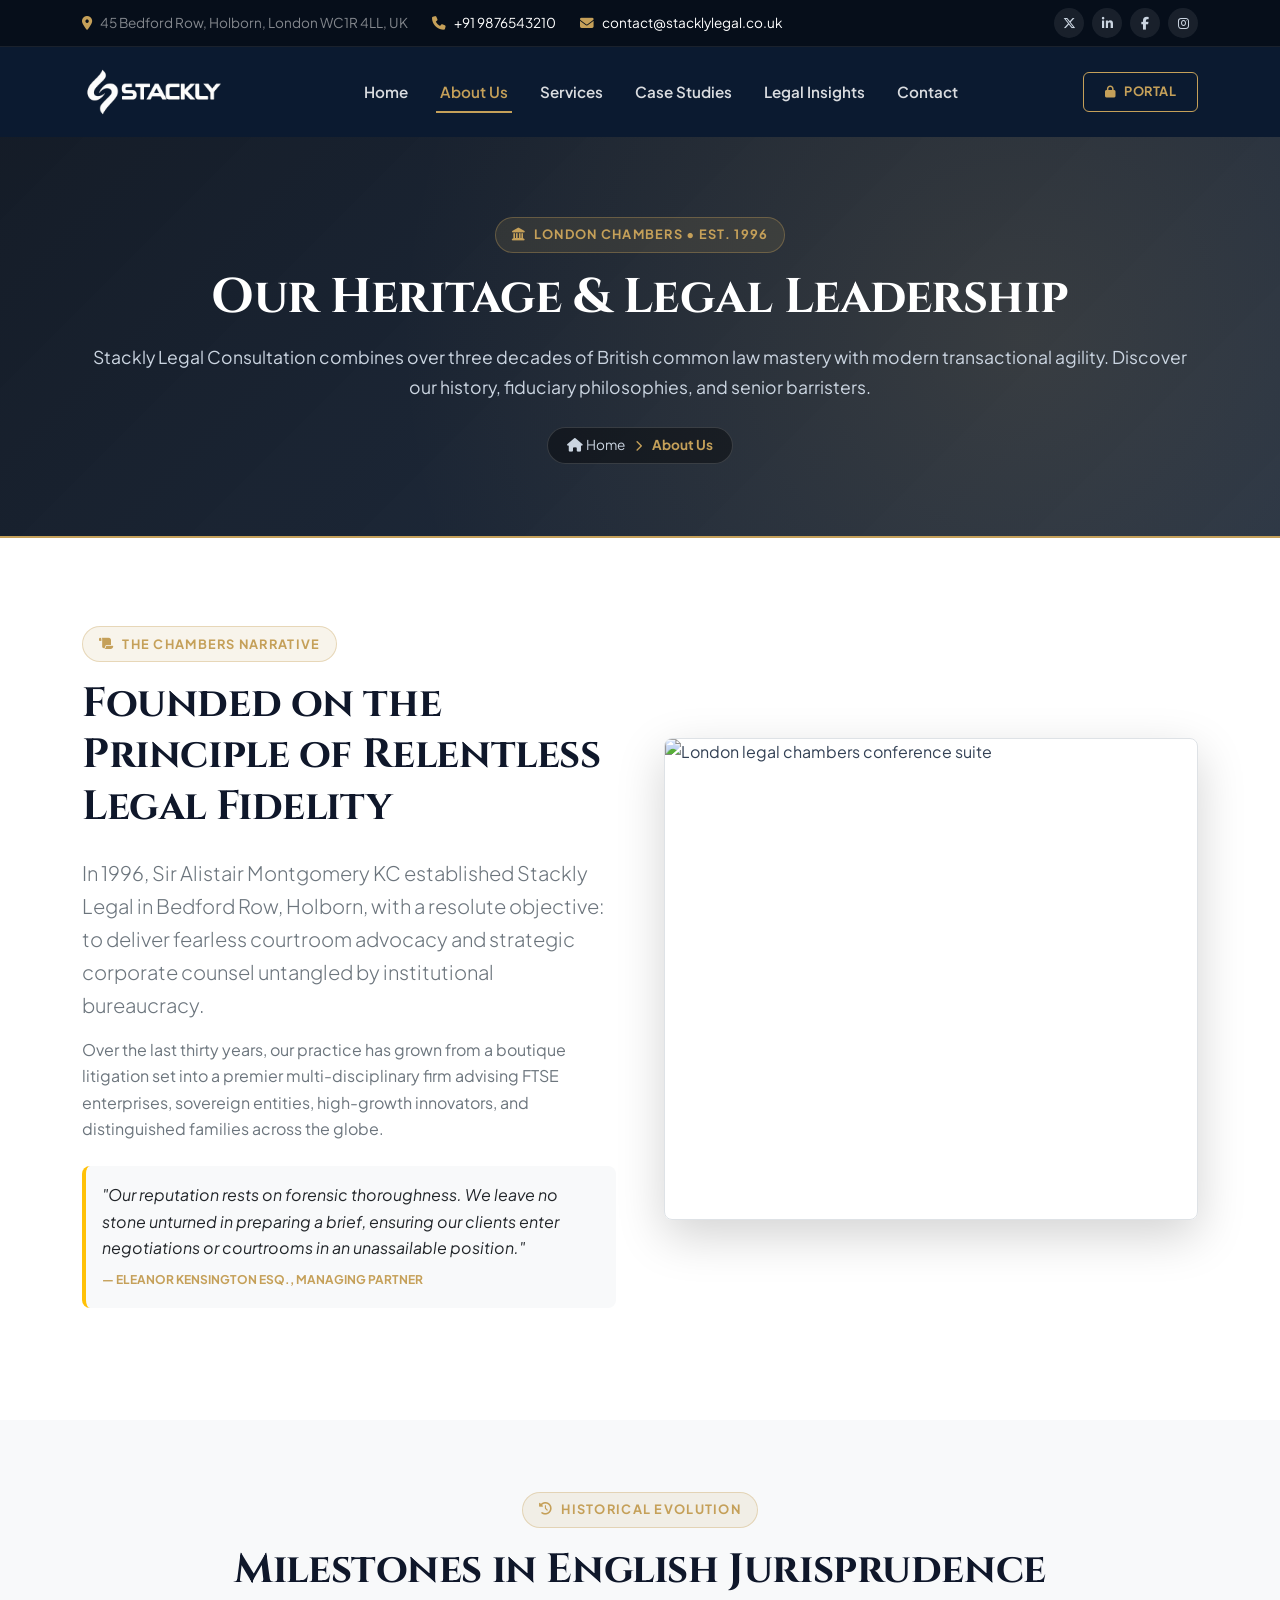
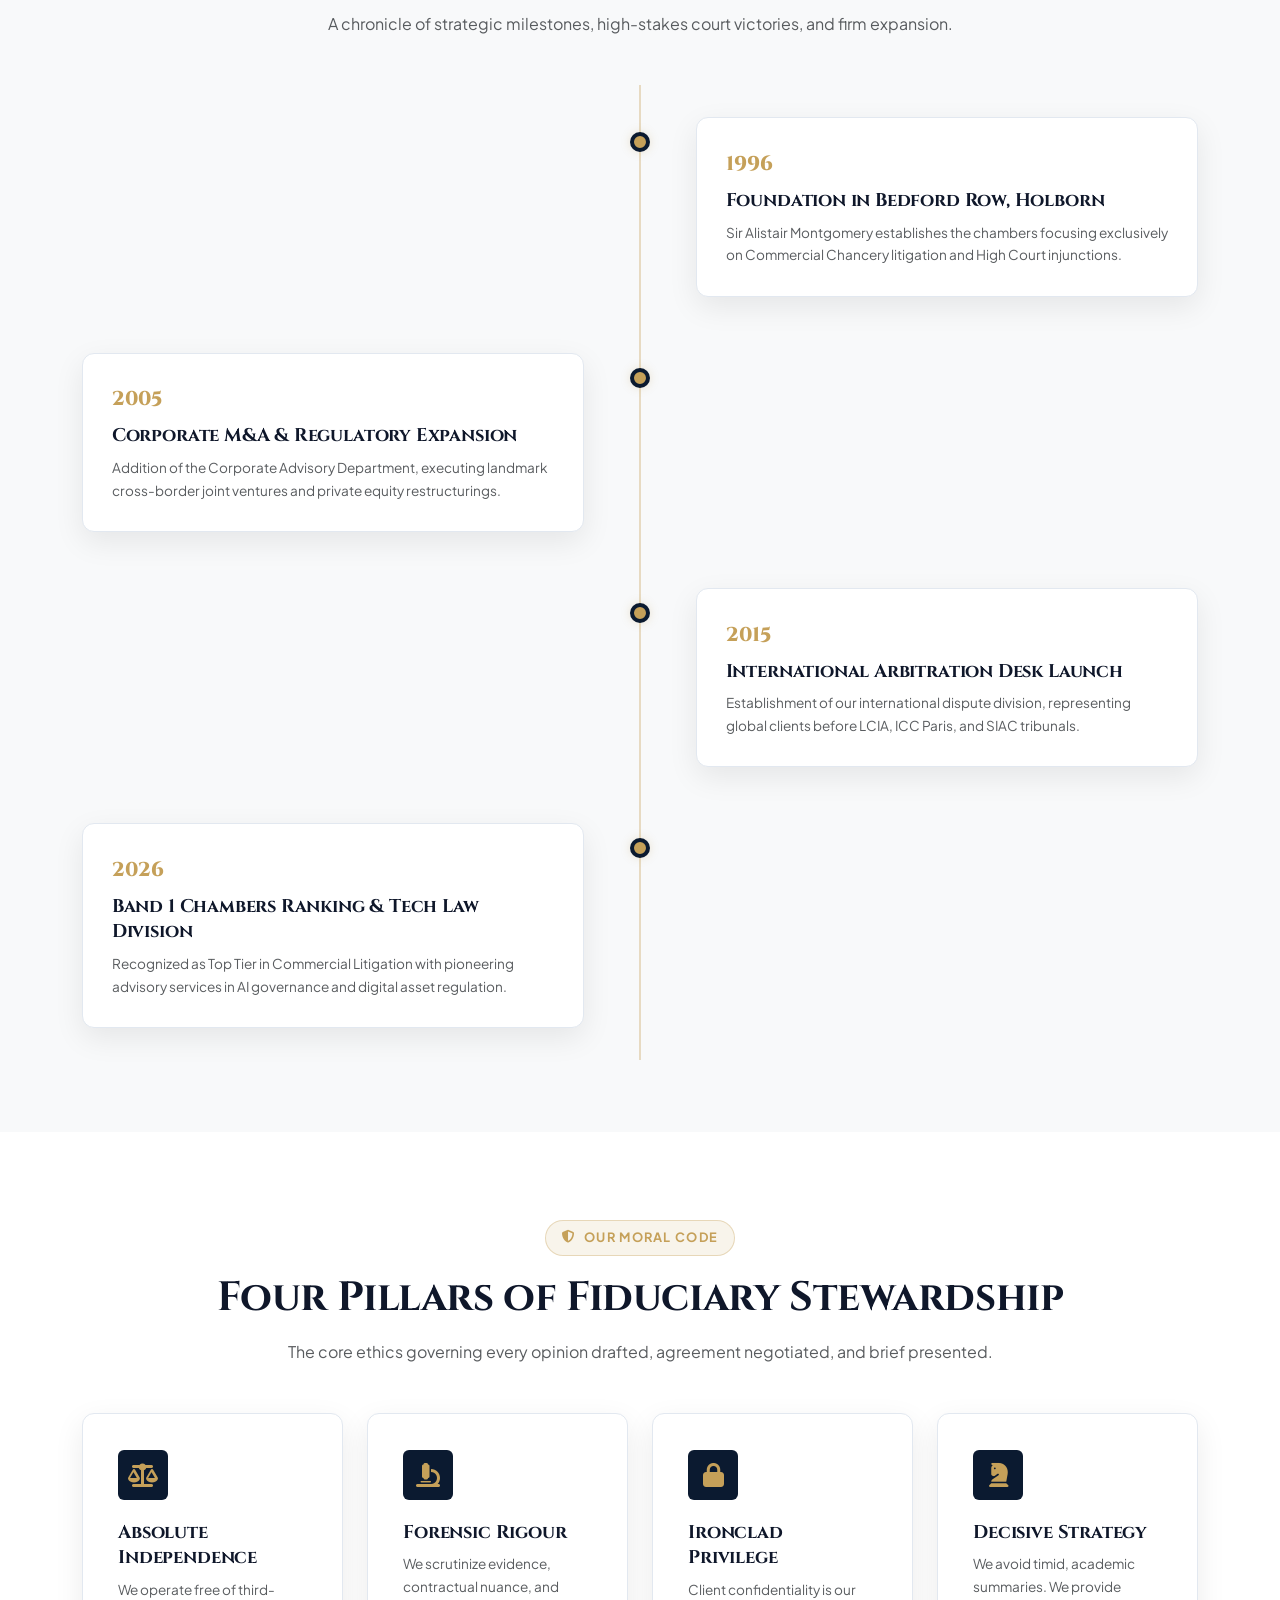
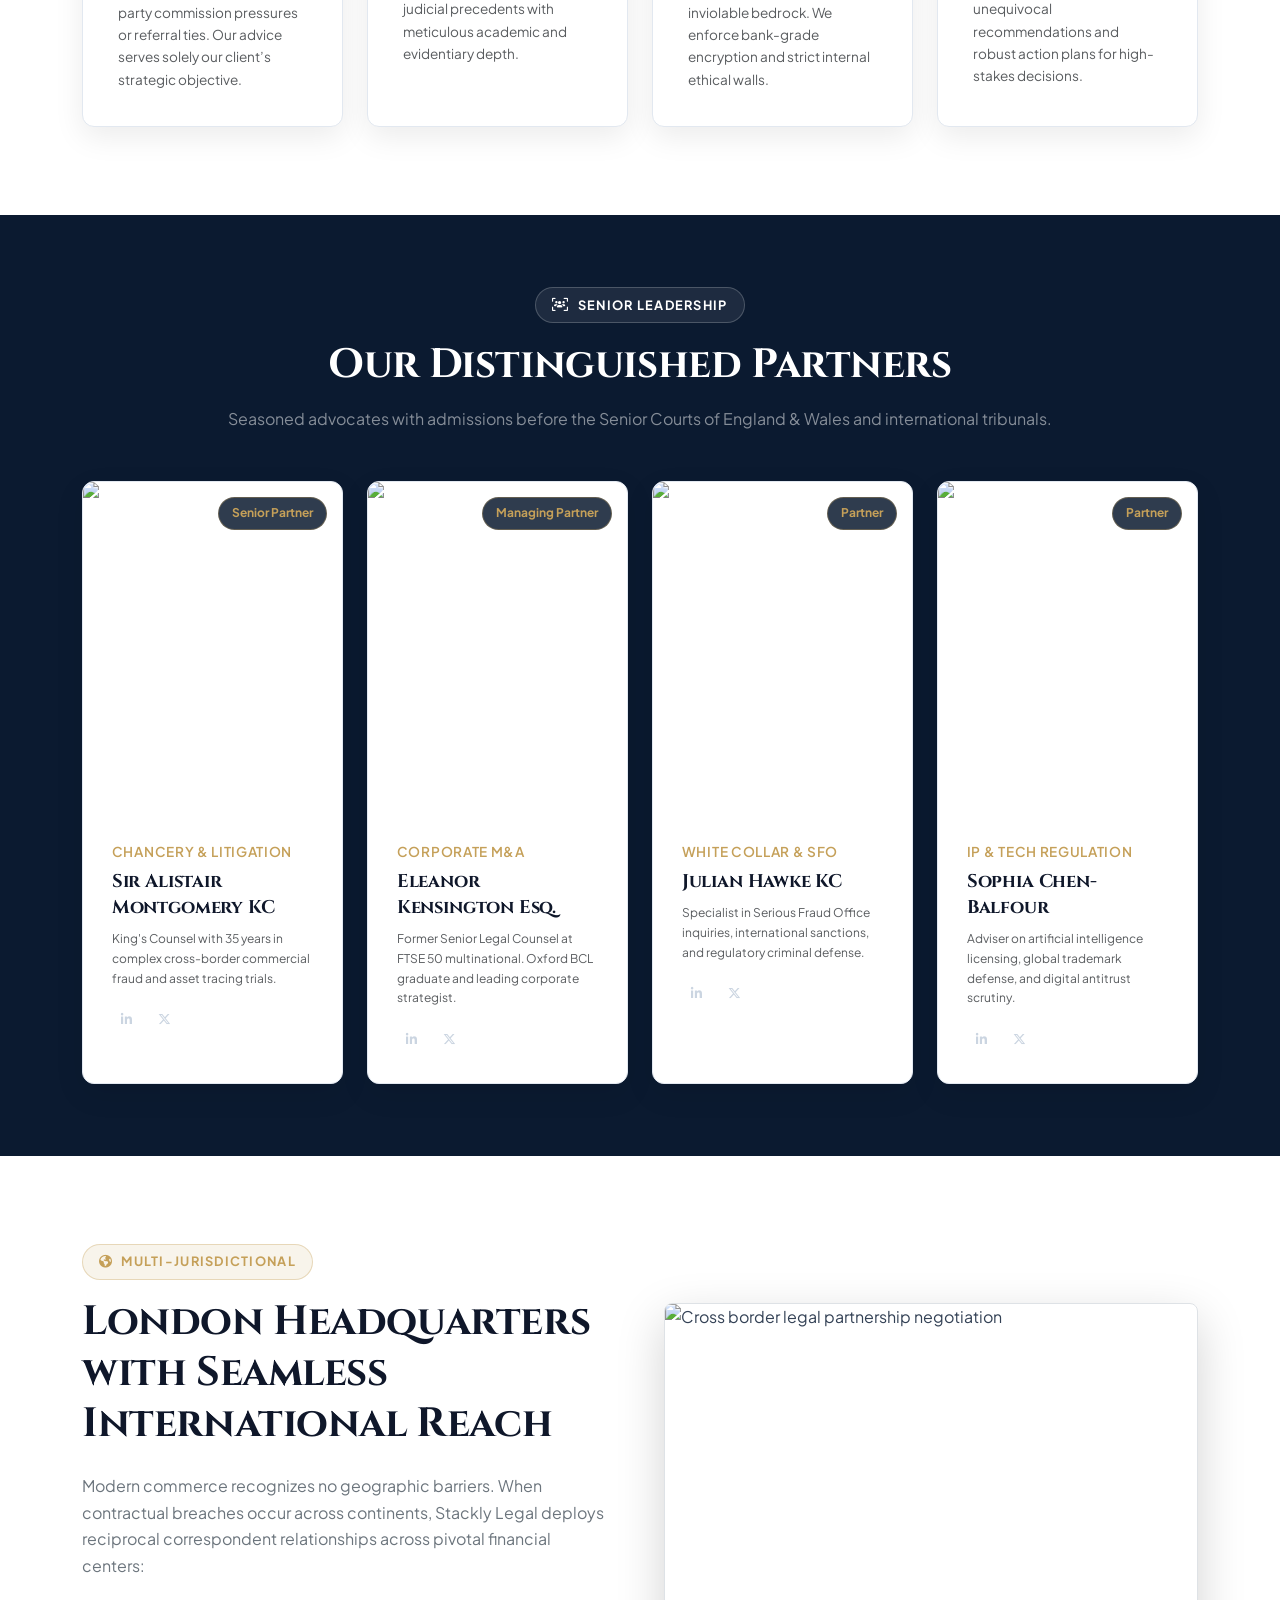
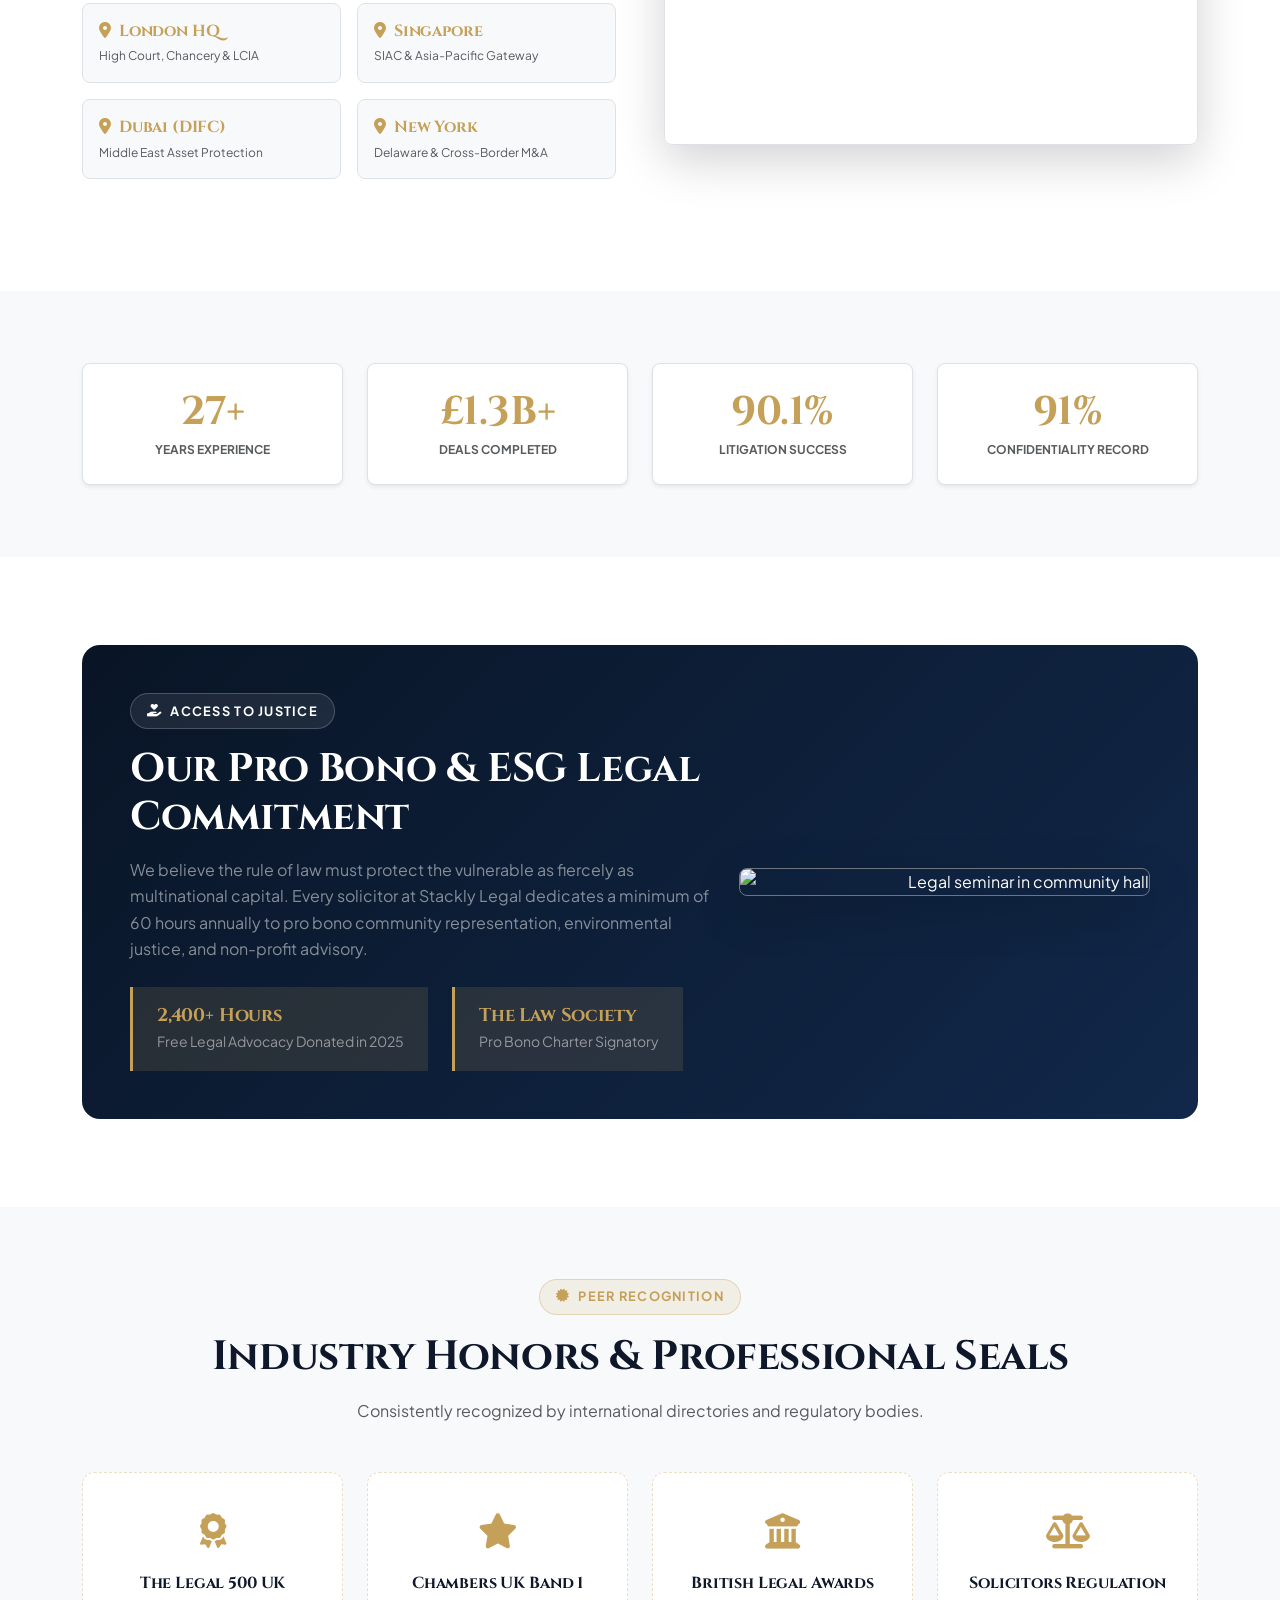
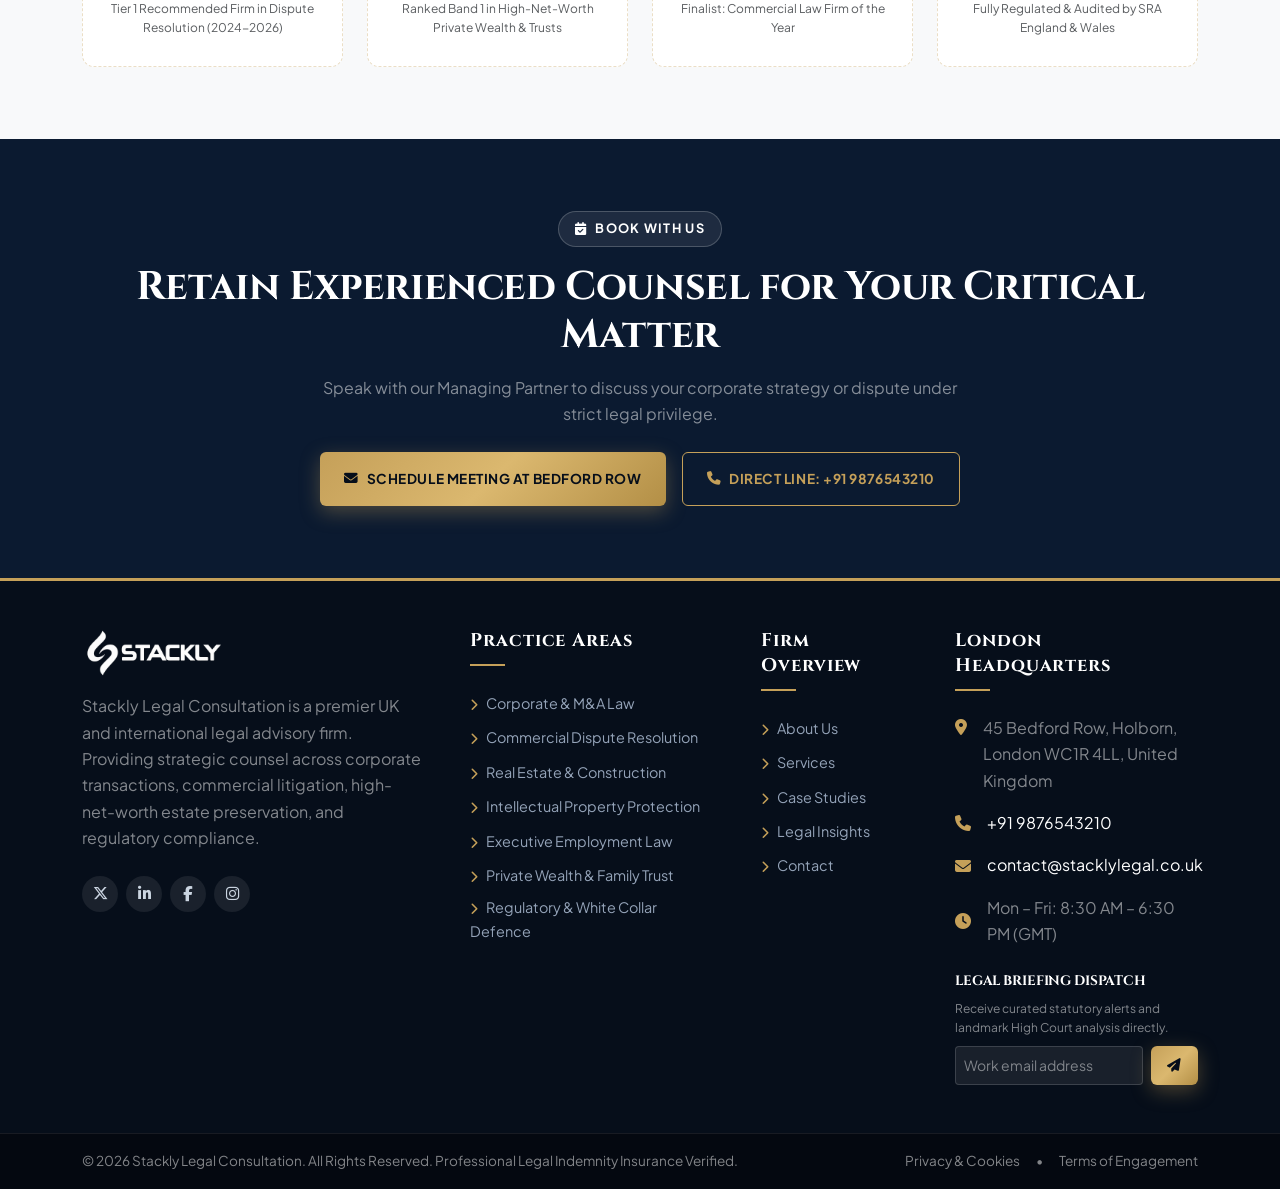
==== pages/about.html @ b8ff61b1 "first commit" ====
<!doctype html>
<html lang="en">
  <head>
    <meta charset="UTF-8" />
    <meta name="viewport" content="width=device-width, initial-scale=1.0" />
    <title>About Us | Stackly Legal Consultation Chambers</title>
    <meta
      name="description"
      content="Learn about Stackly Legal Consultation, our founding London heritage, fiduciary standards, senior partners, and pro bono legal advocacy."
    />

    <!-- Favicon -->
    <link
      rel="icon"
      type="image/webp"
      href="../assets/images/logoStackly.webp"
    />

    <!-- Bootstrap 5.3 CSS -->
    <link
      href="https://cdn.jsdelivr.net/npm/bootstrap@5.3.0/dist/css/bootstrap.min.css"
      rel="stylesheet"
    />

    <!-- FontAwesome 6 Icons CDN -->
    <link
      rel="stylesheet"
      href="https://cdnjs.cloudflare.com/ajax/libs/font-awesome/6.7.2/css/all.min.css"
    />

    <!-- Google Fonts: Cinzel & Plus Jakarta Sans -->
    <link rel="preconnect" href="https://fonts.googleapis.com" />
    <link rel="preconnect" href="https://fonts.gstatic.com" crossorigin />
    <link
      href="https://fonts.googleapis.com/css2?family=Cinzel:wght@600;700;800;900&family=Plus+Jakarta+Sans:wght@300;400;500;600;700;800&display=swap"
      rel="stylesheet"
    />

    <!-- Master Stylesheet & About Dedicated CSS -->
    <link rel="stylesheet" href="../assets/css/styles.css" />
    <link rel="stylesheet" href="../assets/css/about.css" />
  </head>
  <body>
    <!-- Dynamic Header Component Placeholder -->
    <div id="header-placeholder"></div>

    <main>
      <!-- ── SECTION 1: UNIFIED SUBPAGE BANNER ────────────────────────────────── -->
      <section class="page-banner">
        <div class="container">
          <div class="page-banner-content">
            <span class="legal-badge"
              ><i class="fa-solid fa-landmark"></i> London Chambers &bull; Est.
              1996</span
            >
            <h1 class="page-banner-title">
              Our Heritage &amp; Legal Leadership
            </h1>
            <p class="page-banner-desc">
              Stackly Legal Consultation combines over three decades of British
              common law mastery with modern transactional agility. Discover our
              history, fiduciary philosophies, and senior barristers.
            </p>
            <nav class="breadcrumb-nav">
              <a href="../index.html"
                ><i class="fa-solid fa-house me-1"></i>Home</a
              >
              <span class="bc-sep"
                ><i class="fa-solid fa-chevron-right"></i
              ></span>
              <span class="bc-current">About Us</span>
            </nav>
          </div>
        </div>
      </section>

      <!-- ── SECTION 2: FOUNDING STORY & FIRM OVERVIEW ───────────────────────── -->
      <section class="py-5 my-4">
        <div class="container py-3">
          <div class="row align-items-center g-5">
            <div class="col-lg-6 col-12">
              <span class="legal-badge"
                ><i class="fa-solid fa-scroll"></i> The Chambers Narrative</span
              >
              <h2 class="mb-4">
                Founded on the Principle of Relentless Legal Fidelity
              </h2>
              <p class="lead text-secondary mb-3">
                In 1996, Sir Alistair Montgomery KC established Stackly Legal in
                Bedford Row, Holborn, with a resolute objective: to deliver
                fearless courtroom advocacy and strategic corporate counsel
                untangled by institutional bureaucracy.
              </p>
              <p class="text-secondary mb-4">
                Over the last thirty years, our practice has grown from a
                boutique litigation set into a premier multi-disciplinary firm
                advising FTSE enterprises, sovereign entities, high-growth
                innovators, and distinguished families across the globe.
              </p>
              <div
                class="p-3 bg-light rounded-3 border-start border-4 border-warning mb-4"
              >
                <p class="fst-italic text-dark mb-1">
                  "Our reputation rests on forensic thoroughness. We leave no
                  stone unturned in preparing a brief, ensuring our clients
                  enter negotiations or courtrooms in an unassailable position."
                </p>
                <strong class="text-gold fs-8 text-uppercase"
                  >&mdash; Eleanor Kensington Esq., Managing Partner</strong
                >
              </div>
            </div>

            <div class="col-lg-6 col-12">
              <div class="img-hover-zoom rounded-3 shadow-lg border">
                <img
                  src="https://images.unsplash.com/photo-1497215728101-856f4ea42174?auto=format&fit=crop&w=1000&q=80"
                  alt="London legal chambers conference suite"
                  class="img-fluid"
                  style="height: 480px; object-fit: cover"
                />
              </div>
            </div>
          </div>
        </div>
      </section>

      <!-- ── SECTION 3: HERITAGE TIMELINE MILESTONES ─────────────────────────── -->
      <section class="py-5 bg-light">
        <div class="container py-4">
          <div class="text-center max-w-700 mx-auto mb-5">
            <span class="legal-badge"
              ><i class="fa-solid fa-clock-rotate-left"></i> Historical
              Evolution</span
            >
            <h2 class="mb-3">Milestones in English Jurisprudence</h2>
            <p class="text-muted">
              A chronicle of strategic milestones, high-stakes court victories,
              and firm expansion.
            </p>
          </div>

          <div class="heritage-timeline">
            <!-- 1996 -->
            <div class="timeline-milestone-item">
              <div class="timeline-milestone-dot"></div>
              <div class="timeline-milestone-content">
                <span class="timeline-year">1996</span>
                <h5 class="mb-2">Foundation in Bedford Row, Holborn</h5>
                <p class="text-muted fs-7 mb-0">
                  Sir Alistair Montgomery establishes the chambers focusing
                  exclusively on Commercial Chancery litigation and High Court
                  injunctions.
                </p>
              </div>
            </div>

            <!-- 2005 -->
            <div class="timeline-milestone-item">
              <div class="timeline-milestone-dot"></div>
              <div class="timeline-milestone-content">
                <span class="timeline-year">2005</span>
                <h5 class="mb-2">
                  Corporate M&amp;A &amp; Regulatory Expansion
                </h5>
                <p class="text-muted fs-7 mb-0">
                  Addition of the Corporate Advisory Department, executing
                  landmark cross-border joint ventures and private equity
                  restructurings.
                </p>
              </div>
            </div>

            <!-- 2015 -->
            <div class="timeline-milestone-item">
              <div class="timeline-milestone-dot"></div>
              <div class="timeline-milestone-content">
                <span class="timeline-year">2015</span>
                <h5 class="mb-2">International Arbitration Desk Launch</h5>
                <p class="text-muted fs-7 mb-0">
                  Establishment of our international dispute division,
                  representing global clients before LCIA, ICC Paris, and SIAC
                  tribunals.
                </p>
              </div>
            </div>

            <!-- 2026 -->
            <div class="timeline-milestone-item">
              <div class="timeline-milestone-dot"></div>
              <div class="timeline-milestone-content">
                <span class="timeline-year">2026</span>
                <h5 class="mb-2">
                  Band 1 Chambers Ranking &amp; Tech Law Division
                </h5>
                <p class="text-muted fs-7 mb-0">
                  Recognized as Top Tier in Commercial Litigation with
                  pioneering advisory services in AI governance and digital
                  asset regulation.
                </p>
              </div>
            </div>
          </div>
        </div>
      </section>

      <!-- ── SECTION 4: CORE FIDUCIARY PRINCIPLES & VALUES ───────────────────── -->
      <section class="py-5 my-4">
        <div class="container py-3">
          <div class="text-center max-w-700 mx-auto mb-5">
            <span class="legal-badge"
              ><i class="fa-solid fa-shield-halved"></i> Our Moral Code</span
            >
            <h2 class="mb-3">Four Pillars of Fiduciary Stewardship</h2>
            <p class="text-muted">
              The core ethics governing every opinion drafted, agreement
              negotiated, and brief presented.
            </p>
          </div>

          <div class="row g-4">
            <div class="col-lg-3 col-md-6 col-12">
              <div class="legal-card pillar-card">
                <div class="pillar-badge-box">
                  <i class="fa-solid fa-balance-scale"></i>
                </div>
                <h5 class="mb-2">Absolute Independence</h5>
                <p class="text-muted fs-7 mb-0">
                  We operate free of third-party commission pressures or
                  referral ties. Our advice serves solely our client’s strategic
                  objective.
                </p>
              </div>
            </div>
            <div class="col-lg-3 col-md-6 col-12">
              <div class="legal-card pillar-card">
                <div class="pillar-badge-box">
                  <i class="fa-solid fa-microscope"></i>
                </div>
                <h5 class="mb-2">Forensic Rigour</h5>
                <p class="text-muted fs-7 mb-0">
                  We scrutinize evidence, contractual nuance, and judicial
                  precedents with meticulous academic and evidentiary depth.
                </p>
              </div>
            </div>
            <div class="col-lg-3 col-md-6 col-12">
              <div class="legal-card pillar-card">
                <div class="pillar-badge-box">
                  <i class="fa-solid fa-lock"></i>
                </div>
                <h5 class="mb-2">Ironclad Privilege</h5>
                <p class="text-muted fs-7 mb-0">
                  Client confidentiality is our inviolable bedrock. We enforce
                  bank-grade encryption and strict internal ethical walls.
                </p>
              </div>
            </div>
            <div class="col-lg-3 col-md-6 col-12">
              <div class="legal-card pillar-card">
                <div class="pillar-badge-box">
                  <i class="fa-solid fa-chess-knight"></i>
                </div>
                <h5 class="mb-2">Decisive Strategy</h5>
                <p class="text-muted fs-7 mb-0">
                  We avoid timid, academic summaries. We provide unequivocal
                  recommendations and robust action plans for high-stakes
                  decisions.
                </p>
              </div>
            </div>
          </div>
        </div>
      </section>

      <!-- ── SECTION 5: SENIOR PARTNERS & ADVOCATES ──────────────────────────── -->
      <section class="py-5 bg-navy text-white">
        <div class="container py-4">
          <div class="text-center max-w-700 mx-auto mb-5">
            <span class="legal-badge legal-badge-dark"
              ><i class="fa-solid fa-users-viewfinder"></i> Senior
              Leadership</span
            >
            <h2 class="text-white mb-3">Our Distinguished Partners</h2>
            <p class="text-white-50">
              Seasoned advocates with admissions before the Senior Courts of
              England &amp; Wales and international tribunals.
            </p>
          </div>

          <div class="row g-4">
            <!-- Partner 1 -->
            <div class="col-lg-3 col-md-6 col-12">
              <div class="attorney-card">
                <div class="attorney-img-wrap">
                  <img
                    src="https://images.unsplash.com/photo-1506794778202-cad84cf45f1d?auto=format&fit=crop&w=800&q=80"
                    alt="Sir Alistair Montgomery KC"
                  />
                  <span class="attorney-badge">Senior Partner</span>
                </div>
                <div class="attorney-body">
                  <div class="attorney-title">Chancery &amp; Litigation</div>
                  <h5 class="mb-2">Sir Alistair Montgomery KC</h5>
                  <p class="text-muted fs-8 mb-3">
                    King's Counsel with 35 years in complex cross-border
                    commercial fraud and asset tracing trials.
                  </p>
                  <div class="d-flex gap-2">
                    <a
                      href="#"
                      rel="noopener noreferrer"
                      class="social-icon-sm"
                      aria-label="LinkedIn"
                      ><i class="fa-brands fa-linkedin-in"></i
                    ></a>
                    <a
                      href="#"
                      rel="noopener noreferrer"
                      class="social-icon-sm"
                      aria-label="X"
                      ><i class="fa-brands fa-x-twitter"></i
                    ></a>
                  </div>
                </div>
              </div>
            </div>

            <!-- Partner 2 -->
            <div class="col-lg-3 col-md-6 col-12">
              <div class="attorney-card">
                <div class="attorney-img-wrap">
                  <img
                    src="https://images.unsplash.com/photo-1573497019940-1c28c88b4f3e?auto=format&fit=crop&w=800&q=80"
                    alt="Eleanor Kensington Esq."
                  />
                  <span class="attorney-badge">Managing Partner</span>
                </div>
                <div class="attorney-body">
                  <div class="attorney-title">Corporate M&amp;A</div>
                  <h5 class="mb-2">Eleanor Kensington Esq.</h5>
                  <p class="text-muted fs-8 mb-3">
                    Former Senior Legal Counsel at FTSE 50 multinational. Oxford
                    BCL graduate and leading corporate strategist.
                  </p>
                  <div class="d-flex gap-2">
                    <a
                      href="#"
                      rel="noopener noreferrer"
                      class="social-icon-sm"
                      aria-label="LinkedIn"
                      ><i class="fa-brands fa-linkedin-in"></i
                    ></a>
                    <a
                      href="#"
                      rel="noopener noreferrer"
                      class="social-icon-sm"
                      aria-label="X"
                      ><i class="fa-brands fa-x-twitter"></i
                    ></a>
                  </div>
                </div>
              </div>
            </div>

            <!-- Partner 3 -->
            <div class="col-lg-3 col-md-6 col-12">
              <div class="attorney-card">
                <div class="attorney-img-wrap">
                  <img
                    src="https://images.unsplash.com/photo-1519085360753-af0119f7cbe7?auto=format&fit=crop&w=800&q=80"
                    alt="Julian Hawke KC"
                  />
                  <span class="attorney-badge">Partner</span>
                </div>
                <div class="attorney-body">
                  <div class="attorney-title">White Collar &amp; SFO</div>
                  <h5 class="mb-2">Julian Hawke KC</h5>
                  <p class="text-muted fs-8 mb-3">
                    Specialist in Serious Fraud Office inquiries, international
                    sanctions, and regulatory criminal defense.
                  </p>
                  <div class="d-flex gap-2">
                    <a
                      href="#"
                      rel="noopener noreferrer"
                      class="social-icon-sm"
                      aria-label="LinkedIn"
                      ><i class="fa-brands fa-linkedin-in"></i
                    ></a>
                    <a
                      href="#"
                      rel="noopener noreferrer"
                      class="social-icon-sm"
                      aria-label="X"
                      ><i class="fa-brands fa-x-twitter"></i
                    ></a>
                  </div>
                </div>
              </div>
            </div>

            <!-- Partner 4 -->
            <div class="col-lg-3 col-md-6 col-12">
              <div class="attorney-card">
                <div class="attorney-img-wrap">
                  <img
                    src="https://images.unsplash.com/photo-1573496799652-408c2ac9fe98?auto=format&fit=crop&w=800&q=80"
                    alt="Sophia Chen-Balfour"
                  />
                  <span class="attorney-badge">Partner</span>
                </div>
                <div class="attorney-body">
                  <div class="attorney-title">IP &amp; Tech Regulation</div>
                  <h5 class="mb-2">Sophia Chen-Balfour</h5>
                  <p class="text-muted fs-8 mb-3">
                    Adviser on artificial intelligence licensing, global
                    trademark defense, and digital antitrust scrutiny.
                  </p>
                  <div class="d-flex gap-2">
                    <a
                      href="#"
                      rel="noopener noreferrer"
                      class="social-icon-sm"
                      aria-label="LinkedIn"
                      ><i class="fa-brands fa-linkedin-in"></i
                    ></a>
                    <a
                      href="#"
                      rel="noopener noreferrer"
                      class="social-icon-sm"
                      aria-label="X"
                      ><i class="fa-brands fa-x-twitter"></i
                    ></a>
                  </div>
                </div>
              </div>
            </div>
          </div>
        </div>
      </section>

      <!-- ── SECTION 6: GLOBAL NETWORK & CROSS-BORDER REACH ─────────────────── -->
      <section class="py-5 my-4">
        <div class="container py-3">
          <div class="row align-items-center g-5">
            <div class="col-lg-6 col-12">
              <span class="legal-badge"
                ><i class="fa-solid fa-earth-americas"></i>
                Multi-Jurisdictional</span
              >
              <h2 class="mb-4">
                London Headquarters with Seamless International Reach
              </h2>
              <p class="text-secondary mb-4">
                Modern commerce recognizes no geographic barriers. When
                contractual breaches occur across continents, Stackly Legal
                deploys reciprocal correspondent relationships across pivotal
                financial centers:
              </p>
              <div class="row g-3 mb-4">
                <div class="col-6">
                  <div class="p-3 bg-light rounded-3 border">
                    <h6 class="text-gold fw-bold mb-1">
                      <i class="fa-solid fa-location-dot me-2"></i>London HQ
                    </h6>
                    <p class="text-muted fs-8 mb-0">
                      High Court, Chancery &amp; LCIA
                    </p>
                  </div>
                </div>
                <div class="col-6">
                  <div class="p-3 bg-light rounded-3 border">
                    <h6 class="text-gold fw-bold mb-1">
                      <i class="fa-solid fa-location-dot me-2"></i>Singapore
                    </h6>
                    <p class="text-muted fs-8 mb-0">
                      SIAC &amp; Asia-Pacific Gateway
                    </p>
                  </div>
                </div>
                <div class="col-6">
                  <div class="p-3 bg-light rounded-3 border">
                    <h6 class="text-gold fw-bold mb-1">
                      <i class="fa-solid fa-location-dot me-2"></i>Dubai (DIFC)
                    </h6>
                    <p class="text-muted fs-8 mb-0">
                      Middle East Asset Protection
                    </p>
                  </div>
                </div>
                <div class="col-6">
                  <div class="p-3 bg-light rounded-3 border">
                    <h6 class="text-gold fw-bold mb-1">
                      <i class="fa-solid fa-location-dot me-2"></i>New York
                    </h6>
                    <p class="text-muted fs-8 mb-0">
                      Delaware &amp; Cross-Border M&amp;A
                    </p>
                  </div>
                </div>
              </div>
            </div>

            <div class="col-lg-6 col-12">
              <div class="img-hover-zoom rounded-3 shadow-lg border">
                <img
                  src="https://images.unsplash.com/photo-1521791055366-0d553872125f?auto=format&fit=crop&w=1000&q=80"
                  alt="Cross border legal partnership negotiation"
                  class="img-fluid"
                  style="height: 440px; object-fit: cover"
                />
              </div>
            </div>
          </div>
        </div>
      </section>

      <!-- ── SECTION 7: STATISTICAL PERFORMANCE METRICS ──────────────────────── -->
      <section class="py-5 bg-light">
        <div class="container py-4">
          <div class="row g-4 text-center">
            <div class="col-6 col-md-3">
              <div class="p-4 bg-white rounded-3 shadow-sm border">
                <h2 class="text-gold fw-bold display-6 mb-1">30+</h2>
                <p class="text-muted fs-8 text-uppercase mb-0 fw-bold">
                  Years Experience
                </p>
              </div>
            </div>
            <div class="col-6 col-md-3">
              <div class="p-4 bg-white rounded-3 shadow-sm border">
                <h2 class="text-gold fw-bold display-6 mb-1">£1.4B+</h2>
                <p class="text-muted fs-8 text-uppercase mb-0 fw-bold">
                  Deals Completed
                </p>
              </div>
            </div>
            <div class="col-6 col-md-3">
              <div class="p-4 bg-white rounded-3 shadow-sm border">
                <h2 class="text-gold fw-bold display-6 mb-1">98.4%</h2>
                <p class="text-muted fs-8 text-uppercase mb-0 fw-bold">
                  Litigation Success
                </p>
              </div>
            </div>
            <div class="col-6 col-md-3">
              <div class="p-4 bg-white rounded-3 shadow-sm border">
                <h2 class="text-gold fw-bold display-6 mb-1">100%</h2>
                <p class="text-muted fs-8 text-uppercase mb-0 fw-bold">
                  Confidentiality Record
                </p>
              </div>
            </div>
          </div>
        </div>
      </section>

      <!-- ── SECTION 8: PRO BONO & COMMUNITY JUSTICE ─────────────────────────── -->
      <section class="py-5 my-4">
        <div class="container py-3">
          <div class="pro-bono-showcase p-4 p-md-5 text-white">
            <div class="row align-items-center g-4">
              <div class="col-lg-7 col-12">
                <span class="legal-badge legal-badge-dark"
                  ><i class="fa-solid fa-hand-holding-heart"></i> Access to
                  Justice</span
                >
                <h3 class="text-white display-6 fw-bold mb-3">
                  Our Pro Bono &amp; ESG Legal Commitment
                </h3>
                <p class="text-white-50 mb-4">
                  We believe the rule of law must protect the vulnerable as
                  fiercely as multinational capital. Every solicitor at Stackly
                  Legal dedicates a minimum of 60 hours annually to pro bono
                  community representation, environmental justice, and
                  non-profit advisory.
                </p>
                <div class="d-flex flex-wrap gap-4">
                  <div class="pro-bono-accent-stat">
                    <h5 class="text-gold mb-0 fw-bold">2,400+ Hours</h5>
                    <small class="text-white-50"
                      >Free Legal Advocacy Donated in 2025</small
                    >
                  </div>
                  <div class="pro-bono-accent-stat">
                    <h5 class="text-gold mb-0 fw-bold">The Law Society</h5>
                    <small class="text-white-50"
                      >Pro Bono Charter Signatory</small
                    >
                  </div>
                </div>
              </div>
              <div class="col-lg-5 col-12 text-center text-lg-end">
                <img
                  src="https://images.unsplash.com/photo-1517048676732-d65bc937f952?auto=format&fit=crop&w=800&q=80"
                  alt="Legal seminar in community hall"
                  class="img-fluid rounded-3 shadow-lg border border-secondary"
                  style="max-height: 280px; object-fit: cover"
                />
              </div>
            </div>
          </div>
        </div>
      </section>

      <!-- ── SECTION 9: ACCREDITATIONS & LEGAL HONORS GRID ────────────────────── -->
      <section class="py-5 bg-light">
        <div class="container py-4">
          <div class="text-center max-w-700 mx-auto mb-5">
            <span class="legal-badge"
              ><i class="fa-solid fa-certificate"></i> Peer Recognition</span
            >
            <h2 class="mb-3">Industry Honors &amp; Professional Seals</h2>
            <p class="text-muted">
              Consistently recognized by international directories and
              regulatory bodies.
            </p>
          </div>

          <div class="row g-4">
            <div class="col-lg-3 col-md-6 col-12">
              <div class="award-seal-card h-100">
                <div class="award-seal-icon">
                  <i class="fa-solid fa-award"></i>
                </div>
                <h6 class="fw-bold mb-1">The Legal 500 UK</h6>
                <p class="text-muted fs-8 mb-0">
                  Tier 1 Recommended Firm in Dispute Resolution (2024-2026)
                </p>
              </div>
            </div>
            <div class="col-lg-3 col-md-6 col-12">
              <div class="award-seal-card h-100">
                <div class="award-seal-icon">
                  <i class="fa-solid fa-star"></i>
                </div>
                <h6 class="fw-bold mb-1">Chambers UK Band 1</h6>
                <p class="text-muted fs-8 mb-0">
                  Ranked Band 1 in High-Net-Worth Private Wealth &amp; Trusts
                </p>
              </div>
            </div>
            <div class="col-lg-3 col-md-6 col-12">
              <div class="award-seal-card h-100">
                <div class="award-seal-icon">
                  <i class="fa-solid fa-building-columns"></i>
                </div>
                <h6 class="fw-bold mb-1">British Legal Awards</h6>
                <p class="text-muted fs-8 mb-0">
                  Finalist: Commercial Law Firm of the Year
                </p>
              </div>
            </div>
            <div class="col-lg-3 col-md-6 col-12">
              <div class="award-seal-card h-100">
                <div class="award-seal-icon">
                  <i class="fa-solid fa-scale-balanced"></i>
                </div>
                <h6 class="fw-bold mb-1">Solicitors Regulation</h6>
                <p class="text-muted fs-8 mb-0">
                  Fully Regulated &amp; Audited by SRA England &amp; Wales
                </p>
              </div>
            </div>
          </div>
        </div>
      </section>

      <!-- ── SECTION 10: PRIVATE CONSULTATION CTA BANNER ─────────────────────── -->
      <section class="py-5 bg-navy text-white text-center">
        <div class="container py-4">
          <span class="legal-badge legal-badge-dark"
            ><i class="fa-solid fa-calendar-check"></i> Book With Us</span
          >
          <h2 class="text-white display-6 fw-bold mb-3">
            Retain Experienced Counsel for Your Critical Matter
          </h2>
          <p class="text-white-50 mx-auto mb-4" style="max-width: 650px">
            Speak with our Managing Partner to discuss your corporate strategy
            or dispute under strict legal privilege.
          </p>
          <div class="d-flex flex-wrap justify-content-center gap-3">
            <a href="#" class="btn btn-gold px-4 py-3 fw-bold fs-7">
              <i class="fa-solid fa-envelope me-2"></i>Schedule Meeting at
              Bedford Row
            </a>
            <a href="#" class="btn btn-outline-gold px-4 py-3 fw-bold fs-7">
              <i class="fa-solid fa-phone me-2"></i>Direct Line: +91 9876543210
            </a>
          </div>
        </div>
      </section>
    </main>

    <!-- Dynamic Footer Component Placeholder -->
    <div id="footer-placeholder"></div>

    <!-- Bootstrap 5.3 JS Bundle -->
    <script src="https://cdn.jsdelivr.net/npm/bootstrap@5.3.0/dist/js/bootstrap.bundle.min.js"></script>

    <!-- Master Script -->
    <script src="../assets/js/script.js"></script>
  </body>
</html>
---- assets/css/styles.css ----
:root {
  --primary-navy: #0b1a30;
  --primary-dark: #060e1a;
  --navy-surface: #0f223f;
  --navy-card: #142a4d;
  --navy-light: #1c365d;
  --accent-gold: #c5a059;
  --accent-gold-hover: #b38f46;
  --accent-gold-light: #f5eedf;
  --gold-glow: rgba(197, 160, 89, 0.25);
  --gold-border: rgba(197, 160, 89, 0.35);
  --bg-light: #f8fafc;
  --bg-subtle: #f1f5f9;
  --text-dark: #0f172a;
  --text-body: #334155;
  --text-muted: #64748b;
  --text-light: #f8fafc;
  --border-dark: rgba(255, 255, 255, 0.1);
  --border-light: #e2e8f0;
  --font-heading: "Cinzel", "Playfair Display", Georgia, serif;
  --font-body:
    "Plus Jakarta Sans", "Inter", -apple-system, BlinkMacSystemFont, sans-serif;
  --transition-smooth: all 0.35s cubic-bezier(0.16, 1, 0.3, 1);
  --radius-sm: 6px;
  --radius-md: 12px;
  --radius-lg: 18px;
  --shadow-card: 0 10px 30px rgba(0, 0, 0, 0.08);
  --shadow-hover: 0 20px 40px rgba(11, 26, 48, 0.16);
  --shadow-dark-hover:
    0 20px 45px rgba(0, 0, 0, 0.4), 0 0 25px rgba(197, 160, 89, 0.18);
}

/* ── 2. Global Resets & Typography ────────────────────────────────────────── */
*,
*::before,
*::after {
  box-sizing: border-box;
}

html {
  scroll-behavior: smooth;
  font-size: 16px;
  overflow-x: hidden;
}

body {
  margin: 0;
  padding: 0;
  font-family: var(--font-body);
  color: var(--text-body);
  background-color: #ffffff;
  line-height: 1.65;
  -webkit-font-smoothing: antialiased;
  -moz-osx-font-smoothing: grayscale;
  overflow-x: hidden;
}

h1,
h2,
h3,
h4,
h5,
h6,
.font-heading,
.brand-title {
  font-family: var(--font-heading);
  color: var(--text-dark);
  font-weight: 700;
  letter-spacing: -0.01em;
}

h1 {
  font-size: clamp(2.3rem, 4vw, 3.5rem);
  line-height: 1.2;
}
h2 {
  font-size: clamp(1.9rem, 3.2vw, 2.75rem);
  line-height: 1.25;
}
h3 {
  font-size: clamp(1.4rem, 2.2vw, 1.95rem);
  line-height: 1.3;
}
h4 {
  font-size: 1.35rem;
  line-height: 1.35;
}
h5 {
  font-size: 1.15rem;
  line-height: 1.4;
}
h6 {
  font-size: 1rem;
  line-height: 1.4;
}

p {
  margin-bottom: 1rem;
}

a {
  color: var(--accent-gold);
  text-decoration: none;
  transition: var(--transition-smooth);
}
a:hover {
  color: var(--accent-gold-hover);
}

img {
  max-width: 100%;
  height: auto;
  display: block;
}

/* Utilities */
.text-gold {
  color: var(--accent-gold) !important;
}
.bg-navy {
  background-color: var(--primary-navy) !important;
}
.bg-navy-dark {
  background-color: var(--primary-dark) !important;
}
.bg-navy-surface {
  background-color: var(--navy-surface) !important;
}
.bg-navy-card {
  background-color: var(--navy-card) !important;
}
.bg-gold {
  background-color: var(--accent-gold) !important;
}
.bg-gold-light {
  background-color: var(--accent-gold-light) !important;
}
.text-navy {
  color: var(--primary-navy) !important;
}
.border-gold {
  border-color: var(--accent-gold) !important;
}
.border-gold-glow {
  border: 1px solid var(--accent-gold) !important;
  box-shadow: 0 0 20px var(--gold-glow);
}
.fs-7 {
  font-size: 0.85rem !important;
}
.fs-8 {
  font-size: 0.75rem !important;
}
.tracking-wide {
  letter-spacing: 0.1em;
}
.tracking-wider {
  letter-spacing: 0.15em;
}

/* ── 3. Buttons & UI Badges ──────────────────────────────────────────────── */
.btn-gold {
  background: linear-gradient(135deg, #c5a059 0%, #dbb86f 50%, #b38f46 100%);
  color: var(--primary-dark) !important;
  font-weight: 700;
  border: none;
  padding: 0.8rem 1.8rem;
  border-radius: var(--radius-sm);
  letter-spacing: 0.04em;
  text-transform: uppercase;
  font-size: 0.85rem;
  box-shadow: 0 6px 20px rgba(197, 160, 89, 0.35);
  transition: var(--transition-smooth);
  display: inline-flex;
  align-items: center;
  justify-content: center;
  cursor: pointer;
}
.btn-gold:hover {
  background: linear-gradient(135deg, #dbb86f 0%, #e8c985 50%, #c5a059 100%);
  transform: translateY(-3px);
  box-shadow: 0 10px 25px rgba(197, 160, 89, 0.5);
  color: var(--primary-dark) !important;
}

.btn-outline-gold {
  background: transparent;
  color: var(--accent-gold) !important;
  border: 1.5px solid var(--accent-gold);
  font-weight: 700;
  padding: 0.75rem 1.75rem;
  border-radius: var(--radius-sm);
  letter-spacing: 0.04em;
  text-transform: uppercase;
  font-size: 0.85rem;
  transition: var(--transition-smooth);
  display: inline-flex;
  align-items: center;
  justify-content: center;
}
.btn-outline-gold:hover {
  background-color: var(--accent-gold);
  color: var(--primary-dark) !important;
  transform: translateY(-3px);
  box-shadow: 0 8px 20px var(--gold-glow);
}

.btn-navy {
  background-color: var(--primary-navy);
  color: #ffffff !important;
  font-weight: 700;
  border: 1px solid var(--primary-navy);
  padding: 0.8rem 1.8rem;
  border-radius: var(--radius-sm);
  font-size: 0.85rem;
  letter-spacing: 0.04em;
  text-transform: uppercase;
  transition: var(--transition-smooth);
}
.btn-navy:hover {
  background-color: var(--navy-surface);
  border-color: var(--accent-gold);
  color: var(--accent-gold) !important;
  transform: translateY(-3px);
}

.legal-badge {
  display: inline-flex;
  align-items: center;
  gap: 0.5rem;
  padding: 0.4rem 1rem;
  background: rgba(197, 160, 89, 0.12);
  border: 1px solid var(--gold-border);
  color: var(--accent-gold);
  border-radius: 50px;
  font-size: 0.8rem;
  font-weight: 700;
  letter-spacing: 0.1em;
  text-transform: uppercase;
  margin-bottom: 1rem;
}

.legal-badge-dark {
  background: rgba(255, 255, 255, 0.08);
  border-color: rgba(255, 255, 255, 0.2);
  color: #ffffff;
}

/* ── 4. Site Header & Sticky Navbar ───────────────────────────────────────── */
#header-placeholder {
  position: fixed;
  top: 0;
  left: 0;
  width: 100%;
  z-index: 1030;
}

.site-topbar {
  background-color: var(--primary-dark);
  border-bottom: 1px solid rgba(255, 255, 255, 0.08);
  font-size: 0.85rem;
  position: relative;
  z-index: 1020;
}

.social-icon-sm {
  width: 30px;
  height: 30px;
  border-radius: 50%;
  background: rgba(255, 255, 255, 0.08);
  color: #cbd5e1 !important;
  display: inline-flex;
  align-items: center;
  justify-content: center;
  font-size: 0.8rem;
  transition: var(--transition-smooth);
}
.social-icon-sm:hover {
  background: var(--accent-gold);
  color: var(--primary-dark) !important;
  transform: translateY(-2px);
}

.site-header {
  background-color: var(--primary-navy);
  padding: 1rem 0;
  width: 100%;
  position: relative;
  z-index: 1010;
  transition: all 0.35s ease;
  /* border-bottom: 1px solid rgba(197, 160, 89, 0.2); */
}

.site-header.is-sticky {
  background-color: rgba(11, 26, 48, 0.95);
  backdrop-filter: blur(12px);
  -webkit-backdrop-filter: blur(12px);
  padding: 0.65rem 0;
  box-shadow: 0 10px 30px rgba(0, 0, 0, 0.35);
  border-bottom: 1px solid var(--accent-gold);
}

.header-logo-img {
  height: 48px;
  width: auto;
  object-fit: contain;
}

.brand-title {
  color: #ffffff;
  font-size: 1.25rem;
  font-weight: 800;
  letter-spacing: 0.05em;
  line-height: 1.1;
}

.brand-subtitle {
  color: rgba(255, 255, 255, 0.6);
  font-size: 0.6rem;
  font-family: var(--font-body);
  letter-spacing: 0.15em;
  font-weight: 600;
}

.custom-nav-link {
  color: rgba(255, 255, 255, 0.85) !important;
  font-weight: 600;
  font-size: 0.95rem;
  padding: 0.5rem 0.25rem !important;
  position: relative;
  transition: var(--transition-smooth);
}
.custom-nav-link::after {
  content: "";
  position: absolute;
  bottom: 0;
  left: 0;
  width: 0%;
  height: 2px;
  background-color: var(--accent-gold);
  transition: width 0.3s ease;
}
.custom-nav-link:hover,
.custom-nav-link.active {
  color: var(--accent-gold) !important;
}
.custom-nav-link:hover::after,
.custom-nav-link.active::after {
  width: 100%;
}

.btn-header-cta {
  padding: 0.6rem 1.3rem;
  font-size: 0.8rem;
}

.mobile-menu-toggle {
  background: transparent;
  outline: none;
}
.menu-bar-icon {
  display: flex;
  flex-direction: column;
  gap: 5px;
  width: 26px;
}
.menu-bar-icon span {
  display: block;
  height: 2.5px;
  width: 100%;
  background: var(--accent-gold);
  border-radius: 2px;
  transition: 0.3s;
}

/* ── 5. Fullscreen Mobile Navigation Overlay ────────────────────────────── */
.mobile-nav-fullscreen {
  position: fixed;
  top: 0;
  left: 0;
  width: 100vw;
  height: 100vh;
  background: rgba(6, 14, 26, 0.98);
  backdrop-filter: blur(20px);
  -webkit-backdrop-filter: blur(20px);
  z-index: 99999;
  display: flex;
  flex-direction: column;
  justify-content: flex-start;
  opacity: 0;
  visibility: hidden;
  pointer-events: none;
  transform: translateY(-20px);
  transition:
    opacity 0.4s ease,
    transform 0.4s ease,
    visibility 0.4s ease;
  overflow-y: auto;
  padding: 2rem 0;
}

.mobile-nav-fullscreen.active {
  opacity: 1;
  visibility: visible;
  pointer-events: auto;
  transform: translateY(0);
}

.mobile-nav-header {
  border-bottom: 1px solid rgba(255, 255, 255, 0.1);
  padding-bottom: 1.5rem;
  margin-bottom: 2rem;
}

.mobile-logo-img {
  height: 42px;
  width: auto;
}

.mobile-nav-close-btn {
  background: rgba(255, 255, 255, 0.1);
  border: 1px solid rgba(197, 160, 89, 0.4);
  color: var(--accent-gold);
  width: 44px;
  height: 44px;
  border-radius: 50%;
  display: flex;
  align-items: center;
  justify-content: center;
  font-size: 1.4rem;
  cursor: pointer;
  transition: var(--transition-smooth);
}
.mobile-nav-close-btn:hover {
  background: var(--accent-gold);
  color: var(--primary-dark);
}

.mobile-nav-list li {
  margin-bottom: 1rem;
}

.mobile-nav-link {
  font-family: var(--font-heading);
  color: #ffffff;
  font-size: 1.35rem;
  text-decoration: none;
  display: block;
  padding: 0.5rem 0;
  border-bottom: 1px solid rgba(255, 255, 255, 0.05);
  transition: var(--transition-smooth);
}
.mobile-nav-link:hover,
.mobile-nav-link.active {
  color: var(--accent-gold);
  padding-left: 0.5rem;
}

/* ── 6. Subpage Banner Section (Consistent for All Subpages) ─────────────── */
.page-banner {
  background:
    linear-gradient(
      135deg,
      rgba(6, 14, 26, 0.94) 0%,
      rgba(11, 26, 48, 0.9) 100%
    ),
    url("https://images.unsplash.com/photo-1497366216548-37526070297c?auto=format&fit=crop&w=1600&q=80")
      center/cover no-repeat;
  padding: 5rem 0 4.5rem;
  position: relative;
  border-bottom: 2px solid var(--accent-gold);
  color: #ffffff;
}
.page-banner::before {
  content: "";
  position: absolute;
  inset: 0;
  background: radial-gradient(
    circle at 80% 50%,
    rgba(197, 160, 89, 0.15) 0%,
    transparent 60%
  );
  pointer-events: none;
}
.page-banner-content {
  position: relative;
  z-index: 2;
  text-align: center;
  /* max-width: 850px; */
}
.page-banner-title {
  color: #ffffff;
  font-size: clamp(2.2rem, 3.8vw, 3.4rem);
  margin-bottom: 1rem;
}
.page-banner-desc {
  font-size: 1.1rem;
  color: #cbd5e1;
  line-height: 1.7;
  margin-bottom: 1.5rem;
}

.breadcrumb-nav {
  display: inline-flex;
  align-items: center;
  gap: 0.6rem;
  background: rgba(0, 0, 0, 0.4);
  padding: 0.4rem 1.2rem;
  border-radius: 50px;
  border: 1px solid rgba(255, 255, 255, 0.15);
  font-size: 0.85rem;
}
.breadcrumb-nav a {
  color: #cbd5e1;
  text-decoration: none;
}
.breadcrumb-nav a:hover {
  color: var(--accent-gold);
}
.breadcrumb-nav .bc-sep {
  color: var(--accent-gold);
  font-size: 0.7rem;
}
.breadcrumb-nav .bc-current {
  color: var(--accent-gold);
  font-weight: 700;
}

/* ── 7. Home Page Hero Section (Preeminent Luxury Redesign) ──────────────── */
.home-hero-section {
  position: relative;
  background-color: #040914;
  background:
    radial-gradient(
      circle at 10% 20%,
      rgba(197, 160, 89, 0.14) 0%,
      transparent 45%
    ),
    radial-gradient(
      circle at 90% 25%,
      rgba(26, 67, 130, 0.28) 0%,
      transparent 50%
    ),
    linear-gradient(155deg, #040914 0%, #081427 45%, #0c1e38 100%);
  padding: 4.5rem 0 5.5rem;
  color: #ffffff;
  overflow: hidden;
}

/* Ambient Atmospheric Glow Orbs */
.hero-ambient-glow {
  position: absolute;
  border-radius: 50%;
  filter: blur(85px);
  pointer-events: none;
  z-index: 1;
}
.hero-ambient-glow.glow-1 {
  width: 520px;
  height: 520px;
  top: -160px;
  left: -140px;
  background: radial-gradient(
    circle,
    rgba(197, 160, 89, 0.18) 0%,
    transparent 70%
  );
}
.hero-ambient-glow.glow-2 {
  width: 650px;
  height: 650px;
  top: 5%;
  right: -220px;
  background: radial-gradient(
    circle,
    rgba(28, 75, 148, 0.35) 0%,
    transparent 70%
  );
}
.hero-ambient-glow.glow-3 {
  width: 480px;
  height: 480px;
  bottom: -180px;
  left: 28%;
  background: radial-gradient(
    circle,
    rgba(197, 160, 89, 0.12) 0%,
    transparent 70%
  );
}

/* Neoclassical High Court Silhouette & Geometric Mesh */
.hero-bg-silhouette {
  position: absolute;
  top: 0;
  left: 0;
  width: 100%;
  height: 100%;
  background: url("https://images.unsplash.com/photo-1589829545856-d10d557cf95f?auto=format&fit=crop&w=1920&q=85")
    center/cover no-repeat;
  opacity: 0.15;
  mix-blend-mode: luminosity;
  pointer-events: none;
  z-index: 1;
  mask-image: radial-gradient(
    ellipse 95% 85% at 70% 40%,
    rgba(0, 0, 0, 0.85) 15%,
    transparent 80%
  );
  -webkit-mask-image: radial-gradient(
    ellipse 95% 85% at 70% 40%,
    rgba(0, 0, 0, 0.85) 15%,
    transparent 80%
  );
}

.hero-grid-overlay {
  position: absolute;
  top: 0;
  left: 0;
  width: 100%;
  height: 100%;
  background-image:
    linear-gradient(rgba(197, 160, 89, 0.04) 1px, transparent 1px),
    linear-gradient(90deg, rgba(197, 160, 89, 0.04) 1px, transparent 1px);
  background-size: 55px 55px;
  pointer-events: none;
  z-index: 1;
}

.home-hero-content {
  position: relative;
  z-index: 3;
}

/* Prestige SRA Pill */
.hero-prestige-pill {
  display: inline-flex;
  align-items: center;
  gap: 0.65rem;
  padding: 0.45rem 1.15rem;
  background: rgba(197, 160, 89, 0.12);
  border: 1px solid rgba(197, 160, 89, 0.38);
  border-radius: 50px;
  backdrop-filter: blur(12px);
  -webkit-backdrop-filter: blur(12px);
  font-size: 0.8rem;
  letter-spacing: 0.06em;
  color: #ffffff;
  box-shadow:
    0 4px 20px rgba(0, 0, 0, 0.3),
    0 0 15px rgba(197, 160, 89, 0.15);
}
.hero-pulse-dot {
  width: 8px;
  height: 8px;
  background-color: var(--accent-gold);
  border-radius: 50%;
  box-shadow: 0 0 0 rgba(197, 160, 89, 0.7);
  animation: heroPulseDot 2s infinite;
}
@keyframes heroPulseDot {
  0% {
    box-shadow: 0 0 0 0 rgba(197, 160, 89, 0.7);
  }
  70% {
    box-shadow: 0 0 0 8px rgba(197, 160, 89, 0);
  }
  100% {
    box-shadow: 0 0 0 0 rgba(197, 160, 89, 0);
  }
}
.pill-bold {
  font-weight: 700;
  color: var(--accent-gold);
}
.pill-divider {
  display: inline-block;
  width: 1px;
  height: 12px;
  background-color: rgba(255, 255, 255, 0.25);
}
.pill-text {
  font-weight: 600;
  color: #cbd5e1;
  font-size: 0.74rem;
}

/* Headline with Metallic Gold Accents */
.hero-headline {
  font-family: var(--font-heading);
  font-size: clamp(2.4rem, 4.3vw, 3rem);
  font-weight: 800;
  line-height: 1.16;
  letter-spacing: -0.01em;
  color: #ffffff;
  margin-bottom: 1.35rem;
  text-shadow: 0 2px 12px rgba(0, 0, 0, 0.6);
}
.hero-gold-text {
  background: linear-gradient(
    135deg,
    #fff3d6 0%,
    #ecd08c 30%,
    #c5a059 70%,
    #99752b 100%
  );
  background-clip: text;
  -webkit-background-clip: text;
  -webkit-text-fill-color: transparent;
  display: inline-block;
  position: relative;
  filter: drop-shadow(0 2px 14px rgba(197, 160, 89, 0.35));
}

/* Tagline */
.hero-tagline {
  font-size: 1.15rem;
  line-height: 1.75;
  color: #cbd5e1;
  max-width: 630px;
  margin-bottom: 1.85rem;
}

/* Hero CTA Group */
.hero-cta-group {
  margin-bottom: 1.75rem;
}
.btn-hero-gold {
  background: linear-gradient(135deg, #d8b46b 0%, #c5a059 50%, #af893e 100%);
  color: #040914 !important;
  font-weight: 700;
  font-size: 0.98rem;
  padding: 0.92rem 1.85rem;
  border-radius: 8px;
  border: 1px solid rgba(255, 255, 255, 0.25);
  display: inline-flex;
  align-items: center;
  transition: all 0.35s cubic-bezier(0.16, 1, 0.3, 1);
  box-shadow:
    0 10px 25px rgba(197, 160, 89, 0.35),
    inset 0 1px 1px rgba(255, 255, 255, 0.4);
  position: relative;
  overflow: hidden;
}
.btn-hero-gold:hover {
  transform: translateY(-3px);
  box-shadow:
    0 16px 35px rgba(197, 160, 89, 0.5),
    inset 0 1px 1px rgba(255, 255, 255, 0.6);
  color: #040914 !important;
}
.btn-hero-gold .btn-arrow {
  transition: transform 0.3s ease;
}
.btn-hero-gold:hover .btn-arrow {
  transform: translateX(4px);
}

.btn-hero-outline {
  background: rgba(14, 30, 54, 0.65);
  border: 1px solid rgba(197, 160, 89, 0.4);
  color: #ffffff !important;
  font-weight: 600;
  font-size: 0.98rem;
  padding: 0.92rem 1.85rem;
  border-radius: 8px;
  backdrop-filter: blur(10px);
  -webkit-backdrop-filter: blur(10px);
  display: inline-flex;
  align-items: center;
  transition: all 0.35s cubic-bezier(0.16, 1, 0.3, 1);
}
.btn-hero-outline:hover {
  background: rgba(197, 160, 89, 0.15);
  border-color: var(--accent-gold);
  color: var(--accent-gold) !important;
  transform: translateY(-3px);
  box-shadow:
    0 10px 25px rgba(0, 0, 0, 0.3),
    0 0 18px rgba(197, 160, 89, 0.2);
}

/* Hotline & Rapid Triage Strip */
.hero-hotline-strip {
  background: rgba(10, 22, 40, 0.65);
  border: 1px solid rgba(255, 255, 255, 0.1);
  border-radius: 10px;
  padding: 0.75rem 1.25rem;
  backdrop-filter: blur(8px);
  -webkit-backdrop-filter: blur(8px);
  max-width: 610px;
}
.hero-hotline-item {
  display: flex;
  align-items: center;
  gap: 0.75rem;
  text-decoration: none;
  color: #ffffff;
  transition: opacity 0.2s;
}
.hero-hotline-item:hover {
  color: var(--accent-gold);
}
.hotline-icon-pulse {
  width: 38px;
  height: 38px;
  border-radius: 50%;
  background: rgba(197, 160, 89, 0.15);
  border: 1px solid rgba(197, 160, 89, 0.4);
  display: flex;
  align-items: center;
  justify-content: center;
  color: var(--accent-gold);
  font-size: 0.95rem;
}
.hotline-sub {
  display: block;
  font-size: 0.72rem;
  color: #94a3b8;
  text-transform: uppercase;
  letter-spacing: 0.05em;
}
.hotline-tel {
  font-size: 0.98rem;
  color: #ffffff;
  letter-spacing: 0.02em;
}
.hero-hotline-divider {
  width: 1px;
  height: 32px;
  background-color: rgba(255, 255, 255, 0.12);
}
.hero-triage-badge {
  font-size: 0.85rem;
  color: #e2e8f0;
}
.hero-triage-badge strong {
  color: var(--accent-gold);
}

/* Social Proof & Client Avatars Stack */
.hero-trust-proof {
  padding-top: 0.25rem;
}
.hero-avatar-stack {
  display: flex;
  align-items: center;
}
.hero-avatar-stack .avatar-item {
  width: 38px;
  height: 38px;
  border-radius: 50%;
  border: 2px solid #091527;
  object-fit: cover;
  margin-left: -10px;
  box-shadow: 0 2px 8px rgba(0, 0, 0, 0.35);
  transition: transform 0.2s;
}
.hero-avatar-stack .avatar-item:first-child {
  margin-left: 0;
}
.hero-avatar-stack .avatar-item:hover {
  transform: translateY(-3px) scale(1.1);
  z-index: 10;
}
.hero-avatar-stack .avatar-counter {
  width: 38px;
  height: 38px;
  border-radius: 50%;
  background: linear-gradient(135deg, #c5a059 0%, #99752b 100%);
  color: #040914;
  font-weight: 800;
  font-size: 0.72rem;
  display: flex;
  align-items: center;
  justify-content: center;
  border: 2px solid #091527;
  margin-left: -10px;
}
.hero-trust-details {
  display: flex;
  flex-direction: column;
}
.hero-stars {
  font-size: 0.82rem;
  letter-spacing: 2px;
  margin-bottom: 0.15rem;
}
.hero-trust-caption {
  font-size: 0.82rem;
  color: #94a3b8;
}
.hero-trust-caption strong {
  color: #ffffff;
}

/* Hero Stats Matrix (4 Glass Cards) */
.hero-stats-matrix {
  margin-top: 1rem;
}
.hero-stat-card {
  background: rgba(13, 29, 53, 0.55);
  border: 1px solid rgba(197, 160, 89, 0.22);
  border-radius: 12px;
  padding: 1.15rem 1rem;
  backdrop-filter: blur(10px);
  -webkit-backdrop-filter: blur(10px);
  transition: all 0.3s ease;
  height: 100%;
}
.hero-stat-card:hover {
  background: rgba(18, 40, 72, 0.8);
  border-color: rgba(197, 160, 89, 0.55);
  transform: translateY(-4px);
  box-shadow:
    0 12px 28px rgba(0, 0, 0, 0.4),
    0 0 20px rgba(197, 160, 89, 0.18);
}
.stat-icon {
  font-size: 1.15rem;
  color: var(--accent-gold);
  margin-bottom: 0.4rem;
}
.stat-number {
  font-size: clamp(1.4rem, 2vw, 1.75rem);
  font-weight: 800;
  color: #ffffff;
  margin-bottom: 0.2rem;
  letter-spacing: -0.01em;
  font-family: var(--font-body);
}
.stat-label {
  font-size: 0.75rem;
  color: #94a3b8;
  margin-bottom: 0;
  text-transform: uppercase;
  letter-spacing: 0.04em;
  line-height: 1.35;
}

/* ── Right Column: Hero Card Container & Floating Badges ─────────────────── */
.hero-card-container {
  position: relative;
  z-index: 5;
}

.hero-floating-badge {
  position: absolute;
  z-index: 10;
  display: flex;
  align-items: center;
  gap: 0.75rem;
  background: rgba(8, 19, 36, 0.92);
  border: 1px solid rgba(197, 160, 89, 0.45);
  border-radius: 12px;
  padding: 0.65rem 1rem;
  box-shadow:
    0 15px 35px rgba(0, 0, 0, 0.5),
    0 0 22px rgba(197, 160, 89, 0.2);
  backdrop-filter: blur(16px);
  -webkit-backdrop-filter: blur(16px);
  animation: floatSlow 6s ease-in-out infinite;
}
.badge-top-floating {
  top: -24px;
  right: -15px;
}
.badge-bottom-floating {
  bottom: -35px;
  left: -20px;
  animation-delay: -3s;
}

@keyframes floatSlow {
  0%,
  100% {
    transform: translateY(0px);
  }
  50% {
    transform: translateY(-8px);
  }
}

.floating-icon-circle {
  width: 36px;
  height: 36px;
  border-radius: 8px;
  background: rgba(197, 160, 89, 0.15);
  border: 1px solid rgba(197, 160, 89, 0.35);
  display: flex;
  align-items: center;
  justify-content: center;
  color: var(--accent-gold);
  font-size: 1rem;
}
.floating-icon-circle.circle-shield {
  background: rgba(16, 185, 129, 0.15);
  border-color: rgba(16, 185, 129, 0.35);
  color: #10b981;
}
.floating-title {
  display: block;
  font-size: 0.8rem;
  color: #ffffff;
  letter-spacing: 0.04em;
}
.floating-sub {
  display: block;
  font-size: 0.72rem;
  color: #94a3b8;
}

/* Executive Intake Card */
.hero-intake-card {
  background: rgba(11, 24, 45, 0.85);
  border: 1px solid rgba(197, 160, 89, 0.35);
  border-radius: 18px;
  padding: 2.2rem 2.2rem;
  box-shadow:
    0 25px 60px rgba(0, 0, 0, 0.65),
    0 0 35px rgba(197, 160, 89, 0.14);
  backdrop-filter: blur(20px);
  -webkit-backdrop-filter: blur(20px);
  position: relative;
}

.hero-live-counsel {
  display: inline-flex;
  align-items: center;
  gap: 0.45rem;
  font-size: 0.78rem;
  font-weight: 600;
  color: #e2e8f0;
}
.pulse-dot-green {
  width: 8px;
  height: 8px;
  border-radius: 50%;
  background-color: #10b981;
  box-shadow: 0 0 0 rgba(16, 185, 129, 0.7);
  animation: pulseGreen 2s infinite;
}
@keyframes pulseGreen {
  0% {
    box-shadow: 0 0 0 0 rgba(16, 185, 129, 0.7);
  }
  70% {
    box-shadow: 0 0 0 7px rgba(16, 185, 129, 0);
  }
  100% {
    box-shadow: 0 0 0 0 rgba(16, 185, 129, 0);
  }
}

.hero-chambers-tag {
  font-size: 0.76rem;
  color: #cbd5e1;
  background: rgba(255, 255, 255, 0.06);
  padding: 0.25rem 0.65rem;
  border-radius: 50px;
  border: 1px solid rgba(255, 255, 255, 0.1);
}

.intake-card-title {
  color: #ffffff;
  font-size: 1.45rem;
  font-weight: 700;
  margin-bottom: 0.35rem;
  font-family: var(--font-heading);
}
.intake-card-desc {
  font-size: 0.85rem;
  color: #94a3b8;
  line-height: 1.5;
  margin-bottom: 1.25rem;
}

.intake-field-label {
  font-size: 0.75rem;
  color: #94a3b8;
  font-weight: 600;
  text-transform: uppercase;
  letter-spacing: 0.05em;
  margin-bottom: 0.5rem;
  display: block;
}

/* Practice Area Pills */
.hero-pill-selector {
  display: flex;
  flex-wrap: wrap;
  gap: 0.4rem;
  margin-bottom: 0.5rem;
}
.pill-select-btn {
  background: rgba(255, 255, 255, 0.05);
  border: 1px solid rgba(255, 255, 255, 0.12);
  color: #cbd5e1;
  border-radius: 50px;
  padding: 0.28rem 0.75rem;
  font-size: 0.75rem;
  font-weight: 600;
  cursor: pointer;
  transition: all 0.25s ease;
}
.pill-select-btn:hover {
  background: rgba(197, 160, 89, 0.15);
  border-color: rgba(197, 160, 89, 0.4);
  color: #ffffff;
}
.pill-select-btn.active {
  background: linear-gradient(
    135deg,
    rgba(197, 160, 89, 0.25) 0%,
    rgba(197, 160, 89, 0.12) 100%
  );
  border-color: var(--accent-gold);
  color: var(--accent-gold);
  box-shadow: 0 0 10px rgba(197, 160, 89, 0.2);
}

/* Input Fields */
.form-group-wrap {
  position: relative;
}
.input-icon {
  position: absolute;
  top: 50%;
  left: 14px;
  transform: translateY(-50%);
  color: var(--accent-gold);
  font-size: 0.85rem;
  pointer-events: none;
  z-index: 2;
}
.hero-input,
.hero-select {
  background-color: rgba(6, 15, 28, 0.75) !important;
  border: 1px solid rgba(255, 255, 255, 0.15) !important;
  color: #ffffff !important;
  padding: 0.7rem 0.9rem 0.7rem 2.4rem !important;
  border-radius: 8px !important;
  font-size: 0.88rem !important;
  transition: all 0.25s ease !important;
}
.hero-input::placeholder {
  color: #64748b !important;
}
.hero-input:focus,
.hero-select:focus {
  border-color: var(--accent-gold) !important;
  box-shadow: 0 0 0 3px rgba(197, 160, 89, 0.25) !important;
  background-color: rgba(8, 19, 36, 0.95) !important;
}
.hero-select option {
  background-color: #0b1a30;
  color: #ffffff;
}

/* Urgency Selector */
.hero-urgency-selector {
  display: grid;
  grid-template-columns: repeat(3, 1fr);
  gap: 0.45rem;
}
.urgency-option input {
  display: none;
}
.urgency-pill {
  display: block;
  text-align: center;
  padding: 0.45rem 0.35rem;
  background: rgba(255, 255, 255, 0.05);
  border: 1px solid rgba(255, 255, 255, 0.12);
  border-radius: 6px;
  font-size: 0.74rem;
  font-weight: 600;
  color: #94a3b8;
  cursor: pointer;
  transition: all 0.25s ease;
}
.urgency-option:hover .urgency-pill {
  border-color: rgba(197, 160, 89, 0.4);
  color: #ffffff;
}
.urgency-option input:checked + .urgency-pill {
  background: rgba(197, 160, 89, 0.2);
  border-color: var(--accent-gold);
  color: var(--accent-gold);
  box-shadow: 0 0 10px rgba(197, 160, 89, 0.25);
}
.urgency-option input:checked + .urgency-pill.priority {
  background: rgba(245, 158, 11, 0.2);
  border-color: #f59e0b;
  color: #fbbf24;
}
.urgency-option input:checked + .urgency-pill.emergency {
  background: rgba(239, 68, 68, 0.2);
  border-color: #ef4444;
  color: #f87171;
}

/* Submit Button */
.btn-hero-submit {
  background: linear-gradient(135deg, #d8b46b 0%, #c5a059 50%, #af893e 100%);
  color: #040914 !important;
  font-weight: 700;
  font-size: 0.94rem;
  padding: 0.85rem 1.4rem;
  border-radius: 8px;
  border: none;
  display: flex;
  align-items: center;
  justify-content: center;
  box-shadow: 0 8px 25px rgba(197, 160, 89, 0.35);
  transition: all 0.3s ease;
}
.btn-hero-submit:hover {
  transform: translateY(-2px);
  box-shadow: 0 14px 32px rgba(197, 160, 89, 0.5);
  color: #040914 !important;
}
.btn-hero-submit .btn-arrow {
  transition: transform 0.3s ease;
}
.btn-hero-submit:hover .btn-arrow {
  transform: translateX(4px);
}

/* Supervising Partner Lead Box */
.lead-partner-avatar {
  width: 38px;
  height: 38px;
  border-radius: 50%;
  border: 1px solid var(--accent-gold);
  object-fit: cover;
}
.lead-partner-text {
  display: flex;
  flex-direction: column;
}
.lead-partner-text .partner-name {
  font-size: 0.8rem;
  font-weight: 700;
  color: #ffffff;
}
.lead-partner-text .partner-role {
  font-size: 0.72rem;
  color: #94a3b8;
}

/* Trust Checklist Footnotes */
.hero-intake-guarantees {
  border-top: 1px solid rgba(255, 255, 255, 0.08);
}

/* ── 8. Partner Accreditations Bar ───────────────────────────────────────── */
.accreditations-bar {
  background-color: #050c17;
  border-top: 1px solid rgba(255, 255, 255, 0.05);
  border-bottom: 1px solid rgba(255, 255, 255, 0.05);
  padding: 2rem 0;
}
.accred-logo-card {
  display: flex;
  align-items: center;
  gap: 0.8rem;
  padding: 0.5rem 1rem;
  color: #94a3b8;
  font-size: 0.85rem;
  font-weight: 600;
  letter-spacing: 0.05em;
  transition: var(--transition-smooth);
}
.accred-logo-card i {
  font-size: 1.8rem;
  color: var(--accent-gold);
}
.accred-logo-card:hover {
  color: #ffffff;
  transform: translateY(-2px);
}

/* ── 9. Elegant Cards & Hover Effects ────────────────────────────────────── */
.legal-card {
  background: #ffffff;
  border: 1px solid var(--border-light);
  border-radius: var(--radius-md);
  padding: 2.2rem;
  box-shadow: var(--shadow-card);
  transition: var(--transition-smooth);
  position: relative;
  height: 100%;
  display: flex;
  flex-direction: column;
}
.legal-card:hover {
  transform: translateY(-8px);
  box-shadow: var(--shadow-hover);
  border-color: var(--accent-gold);
}

.legal-card-dark {
  background: var(--navy-surface);
  border: 1px solid rgba(255, 255, 255, 0.08);
  color: #ffffff;
}
.legal-card-dark h3,
.legal-card-dark h4,
.legal-card-dark h5 {
  color: #ffffff;
}
.legal-card-dark:hover {
  transform: translateY(-8px);
  border-color: var(--accent-gold);
  box-shadow: var(--shadow-dark-hover);
}

.legal-icon-wrap {
  width: 64px;
  height: 64px;
  border-radius: var(--radius-sm);
  background: var(--accent-gold-light);
  color: var(--accent-gold);
  display: flex;
  align-items: center;
  justify-content: center;
  font-size: 1.8rem;
  margin-bottom: 1.5rem;
  transition: var(--transition-smooth);
}
.legal-card:hover .legal-icon-wrap {
  background: var(--accent-gold);
  color: var(--primary-dark);
  transform: scale(1.08) rotate(3deg);
}

.legal-card-dark .legal-icon-wrap {
  background: rgba(197, 160, 89, 0.15);
  border: 1px solid var(--gold-border);
}
.legal-card-dark:hover .legal-icon-wrap {
  background: var(--accent-gold);
  color: var(--primary-dark);
}

.img-hover-zoom {
  overflow: hidden;
  border-radius: var(--radius-md);
}
.img-hover-zoom img {
  transition: transform 0.6s cubic-bezier(0.16, 1, 0.3, 1);
  width: 100%;
}
.img-hover-zoom:hover img {
  transform: scale(1.06);
}

/* ── 10. Process & Workflow Steps ────────────────────────────────────────── */
.process-step-card {
  position: relative;
  padding: 2.2rem 1.8rem;
  border-radius: var(--radius-md);
  background: #ffffff;
  border: 1px solid var(--border-light);
  box-shadow: var(--shadow-card);
  transition: var(--transition-smooth);
  height: 100%;
}
.process-step-card:hover {
  transform: translateY(-8px);
  border-color: var(--accent-gold);
  box-shadow: var(--shadow-hover);
}
.step-number-badge {
  width: 48px;
  height: 48px;
  border-radius: 50%;
  background: var(--primary-navy);
  color: var(--accent-gold);
  font-family: var(--font-heading);
  font-size: 1.25rem;
  font-weight: 800;
  display: flex;
  align-items: center;
  justify-content: center;
  border: 2px solid var(--accent-gold);
  margin-bottom: 1.25rem;
  transition: var(--transition-smooth);
}
.process-step-card:hover .step-number-badge {
  background: var(--accent-gold);
  color: var(--primary-dark);
  transform: scale(1.1);
}

/* ── 11. Attorney Profile Cards ──────────────────────────────────────────── */
.attorney-card {
  background: #ffffff;
  border-radius: var(--radius-md);
  border: 1px solid var(--border-light);
  overflow: hidden;
  box-shadow: var(--shadow-card);
  transition: var(--transition-smooth);
  height: 100%;
}
.attorney-card:hover {
  transform: translateY(-8px);
  border-color: var(--accent-gold);
  box-shadow: var(--shadow-hover);
}
.attorney-img-wrap {
  position: relative;
  height: 330px;
  overflow: hidden;
}
.attorney-img-wrap img {
  width: 100%;
  height: 100%;
  object-fit: cover;
  transition: transform 0.6s ease;
}
.attorney-card:hover .attorney-img-wrap img {
  transform: scale(1.05);
}
.attorney-badge {
  position: absolute;
  top: 15px;
  right: 15px;
  background: rgba(11, 26, 48, 0.85);
  backdrop-filter: blur(8px);
  color: var(--accent-gold);
  font-size: 0.75rem;
  font-weight: 700;
  padding: 0.35rem 0.8rem;
  border-radius: 50px;
  border: 1px solid var(--gold-border);
}
.attorney-body {
  padding: 1.8rem;
  display: flex;
  flex-direction: column;
  flex: 1;
}
.attorney-body p {
  flex: 1;
}
.attorney-title {
  color: var(--accent-gold);
  font-weight: 600;
  font-size: 0.85rem;
  text-transform: uppercase;
  letter-spacing: 0.05em;
  margin-bottom: 0.4rem;
}

/* ── 12. Interactive Accordion FAQ ───────────────────────────────────────── */
.legal-faq-container {
  display: flex;
  flex-direction: column;
  gap: 1rem;
}
.legal-faq-item {
  background: #ffffff;
  border: 1px solid var(--border-light);
  border-radius: var(--radius-sm);
  overflow: hidden;
  transition: var(--transition-smooth);
}
.legal-faq-item.active {
  border-color: var(--accent-gold);
  box-shadow: 0 8px 24px rgba(197, 160, 89, 0.12);
}
.legal-faq-question {
  width: 100%;
  padding: 1.35rem 1.75rem;
  background: transparent;
  border: none;
  text-align: left;
  font-family: var(--font-heading);
  font-size: 1.1rem;
  font-weight: 700;
  color: var(--text-dark);
  display: flex;
  justify-content: space-between;
  align-items: center;
  cursor: pointer;
  transition: var(--transition-smooth);
}
.legal-faq-question:hover {
  color: var(--accent-gold);
}
.faq-icon-indicator {
  width: 32px;
  height: 32px;
  border-radius: 50%;
  background: var(--bg-subtle);
  color: var(--primary-navy);
  display: flex;
  align-items: center;
  justify-content: center;
  font-size: 0.9rem;
  transition:
    transform 0.3s ease,
    background-color 0.3s ease;
}
.legal-faq-item.active .faq-icon-indicator {
  transform: rotate(180deg);
  background: var(--accent-gold);
  color: var(--primary-dark);
}
.legal-faq-answer {
  max-height: 0;
  overflow: hidden;
  transition: max-height 0.4s cubic-bezier(0.16, 1, 0.3, 1);
  padding: 0 1.75rem;
  color: var(--text-body);
}
.legal-faq-item.active .legal-faq-answer {
  padding-bottom: 1.5rem;
}

/* ── 13. Testimonials ────────────────────────────────────────────────────── */
.testimonial-card {
  background: #ffffff;
  border: 1px solid var(--border-light);
  border-radius: var(--radius-md);
  padding: 2.2rem;
  box-shadow: var(--shadow-card);
  transition: var(--transition-smooth);
  position: relative;
  height: 100%;
}
.testimonial-card:hover {
  transform: translateY(-8px);
  border-color: var(--accent-gold);
  box-shadow: var(--shadow-hover);
}
.client-avatar {
  width: 60px;
  height: 60px;
  border-radius: 50%;
  object-fit: cover;
  border: 2px solid var(--accent-gold);
}
.star-rating {
  color: #f59e0b;
  font-size: 0.9rem;
  margin-bottom: 0.8rem;
}

/* ── 14. Filter Tabs ─────────────────────────────────────────────────────── */
.filter-tabs-wrap {
  display: flex;
  flex-wrap: wrap;
  gap: 0.75rem;
  justify-content: center;
  margin-bottom: 3rem;
}
.filter-tab-btn {
  background: #ffffff;
  border: 1px solid var(--border-light);
  color: var(--text-dark);
  font-weight: 600;
  padding: 0.65rem 1.5rem;
  border-radius: 50px;
  font-size: 0.9rem;
  cursor: pointer;
  transition: var(--transition-smooth);
}
.filter-tab-btn:hover,
.filter-tab-btn.active {
  background: var(--primary-navy);
  border-color: var(--primary-navy);
  color: var(--accent-gold);
  box-shadow: 0 6px 18px rgba(11, 26, 48, 0.15);
}

/* ── 15. Site Footer & Scroll to Top ─────────────────────────────────────── */
.site-footer {
  background-color: var(--primary-dark);
  color: #cbd5e1;
  position: relative;
  border-top: 3px solid var(--accent-gold);
}

.footer-logo-img {
  height: 48px;
  width: auto;
}

.footer-heading {
  font-size: 1.15rem;
  font-weight: 700;
  letter-spacing: 0.05em;
  position: relative;
  padding-bottom: 0.75rem;
}
.footer-heading::after {
  content: "";
  position: absolute;
  bottom: 0;
  left: 0;
  width: 35px;
  height: 2px;
  background-color: var(--accent-gold);
}

.footer-links-list li a {
  color: #94a3b8;
  font-size: 0.9rem;
  transition: var(--transition-smooth);
  display: inline-block;
}
.footer-links-list li a:hover {
  color: var(--accent-gold);
  transform: translateX(5px);
}

.sra-badge {
  background: rgba(255, 255, 255, 0.05);
  border: 1px solid rgba(197, 160, 89, 0.3);
}

.social-icon-btn {
  width: 36px;
  height: 36px;
  border-radius: 50%;
  background: rgba(255, 255, 255, 0.08);
  color: #cbd5e1;
  display: inline-flex;
  align-items: center;
  justify-content: center;
  font-size: 0.95rem;
  transition: var(--transition-smooth);
}
.social-icon-btn:hover {
  background: var(--accent-gold);
  color: var(--primary-dark);
  transform: translateY(-3px);
}

.newsletter-input {
  background: rgba(255, 255, 255, 0.08);
  border: 1px solid rgba(255, 255, 255, 0.15);
  color: #ffffff;
}
.newsletter-input::placeholder {
  color: rgba(255, 255, 255, 0.45);
}
.newsletter-input:focus {
  background: rgba(255, 255, 255, 0.12);
  border-color: var(--accent-gold);
  color: #ffffff;
  box-shadow: 0 0 10px var(--gold-glow);
}

.footer-bottom {
  border-top: 1px solid rgba(255, 255, 255, 0.08);
  background: #040810;
}

/* Floating Scroll to Top Button */
.scroll-top-btn {
  position: fixed;
  bottom: 30px;
  right: 30px;
  width: 48px;
  height: 48px;
  border-radius: 50%;
  background: linear-gradient(135deg, #c5a059 0%, #dbb86f 100%);
  color: var(--primary-dark);
  border: 2px solid #ffffff;
  display: flex;
  align-items: center;
  justify-content: center;
  font-size: 1.15rem;
  cursor: pointer;
  box-shadow:
    0 8px 24px rgba(0, 0, 0, 0.3),
    0 0 15px var(--gold-glow);
  opacity: 0;
  visibility: hidden;
  transform: translateY(20px);
  transition: var(--transition-smooth);
  z-index: 1000;
}
.scroll-top-btn.visible {
  opacity: 1;
  visibility: visible;
  transform: translateY(0);
}
.scroll-top-btn:hover {
  background: #ffffff;
  color: var(--accent-gold);
  transform: translateY(-4px);
  box-shadow:
    0 12px 30px rgba(0, 0, 0, 0.4),
    0 0 25px var(--gold-glow);
}

/* Animation utilities */
@keyframes fadeIn {
  from {
    opacity: 0;
    transform: translateY(10px);
  }
  to {
    opacity: 1;
    transform: translateY(0);
  }
}
.animate-fade-in {
  animation: fadeIn 0.4s cubic-bezier(0.16, 1, 0.3, 1) forwards;
}

/* ── 16. Responsive Media Queries ────────────────────────────────────────── */
@media (max-width: 991px) {
  .site-header {
    padding: 0.8rem 0;
  }
  .header-logo-img {
    height: 40px;
  }
  .home-hero-section {
    padding: 4.5rem 0 5.5rem;
  }
  .hero-card-container {
    margin-top: 2rem;
  }
  .badge-top-floating,
  .badge-bottom-floating {
    display: none !important;
  }
  .page-banner {
    padding: 4rem 0 3.5rem;
  }
}

@media (max-width: 576px) {
  .hero-prestige-pill {
    font-size: 0.72rem;
    padding: 0.4rem 0.8rem;
    flex-wrap: wrap;
    justify-content: center;
    text-align: center;
  }
  .pill-divider {
    display: none;
  }
  .hero-headline {
    font-size: 2.15rem;
  }
  .hero-tagline {
    font-size: 1rem;
    margin-bottom: 1.4rem;
  }
  .hero-cta-group .btn-hero-gold,
  .hero-cta-group .btn-hero-outline {
    width: 100%;
    justify-content: center;
  }
  .hero-hotline-strip {
    flex-direction: column;
    align-items: flex-start;
    gap: 0.65rem;
  }
  .hero-hotline-divider {
    display: none;
  }
  .hero-intake-card {
    padding: 1.4rem 1.15rem;
    border-radius: 14px;
  }
  .hero-urgency-selector {
    grid-template-columns: 1fr;
  }
  .hero-stat-card {
    padding: 0.85rem 0.65rem;
    text-align: center;
  }
  .hero-stat-card .stat-number {
    font-size: 1.3rem;
  }
  .brand-title {
    font-size: 1.1rem;
  }
  .brand-subtitle {
    display: none;
  }
  .scroll-top-btn {
    bottom: 20px;
    right: 20px;
    width: 42px;
    height: 42px;
    font-size: 1rem;
  }
}
---- assets/css/about.css ----
/* ── 1. Heritage & Timeline Section ──────────────────────────────────────── */
.heritage-timeline {
  position: relative;
  padding: 2rem 0;
}
.heritage-timeline::before {
  content: "";
  position: absolute;
  top: 0;
  bottom: 0;
  left: 50%;
  width: 2px;
  background: var(--gold-border);
  transform: translateX(-50%);
}
@media (max-width: 767px) {
  .heritage-timeline::before {
    left: 20px;
  }
}

.timeline-milestone-item {
  position: relative;
  margin-bottom: 3.5rem;
}
.timeline-milestone-item:last-child {
  margin-bottom: 0;
}

.timeline-milestone-dot {
  position: absolute;
  top: 15px;
  left: 50%;
  width: 20px;
  height: 20px;
  border-radius: 50%;
  background: var(--accent-gold);
  border: 4px solid var(--primary-navy);
  transform: translateX(-50%);
  z-index: 2;
  box-shadow: 0 0 10px var(--gold-glow);
}
@media (max-width: 767px) {
  .timeline-milestone-dot {
    left: 20px;
  }
}

.timeline-milestone-content {
  width: 45%;
  background: #ffffff;
  padding: 1.8rem;
  border-radius: var(--radius-md);
  border: 1px solid var(--border-light);
  box-shadow: var(--shadow-card);
  transition: var(--transition-smooth);
}
.timeline-milestone-content:hover {
  border-color: var(--accent-gold);
  transform: translateY(-5px);
  box-shadow: var(--shadow-hover);
}
.timeline-milestone-item:nth-child(odd) .timeline-milestone-content {
  margin-left: auto;
}
.timeline-milestone-item:nth-child(even) .timeline-milestone-content {
  margin-right: auto;
}
@media (max-width: 767px) {
  .timeline-milestone-item:nth-child(odd) .timeline-milestone-content,
  .timeline-milestone-item:nth-child(even) .timeline-milestone-content {
    width: calc(100% - 50px);
    margin-left: 50px;
  }
}

.timeline-year {
  display: inline-block;
  font-family: var(--font-heading);
  font-size: 1.25rem;
  font-weight: 800;
  color: var(--accent-gold);
  margin-bottom: 0.5rem;
}

/* ── 2. Core Pillars & Fiduciary Standards ───────────────────────────────── */
.pillar-badge-box {
  width: 50px;
  height: 50px;
  border-radius: var(--radius-sm);
  background: var(--primary-navy);
  color: var(--accent-gold);
  display: flex;
  align-items: center;
  justify-content: center;
  font-size: 1.5rem;
  margin-bottom: 1.25rem;
  transition: var(--transition-smooth);
}
.pillar-card:hover .pillar-badge-box {
  background: var(--accent-gold);
  color: var(--primary-dark);
}

/* ── 3. Pro Bono & Social Impact Clinic ──────────────────────────────────── */
.pro-bono-showcase {
  background: linear-gradient(135deg, #091526 0%, #11284a 100%);
  border-radius: var(--radius-lg);
  border: 1px solid var(--border-gold);
  overflow: hidden;
  position: relative;
}
.pro-bono-accent-stat {
  background: rgba(197, 160, 89, 0.15);
  border-left: 3px solid var(--accent-gold);
  padding: 1rem 1.5rem;
}

/* ── 4. Accreditations Badge Grid ────────────────────────────────────────── */
.award-seal-card {
  background: #ffffff;
  border: 1px dashed var(--gold-border);
  border-radius: var(--radius-md);
  padding: 1.75rem 1.25rem;
  text-align: center;
  transition: var(--transition-smooth);
}
.award-seal-card:hover {
  background: var(--accent-gold-light);
  border-style: solid;
  border-color: var(--accent-gold);
  transform: translateY(-6px);
}
.award-seal-icon {
  font-size: 2.2rem;
  color: var(--accent-gold);
  margin-bottom: 0.8rem;
}
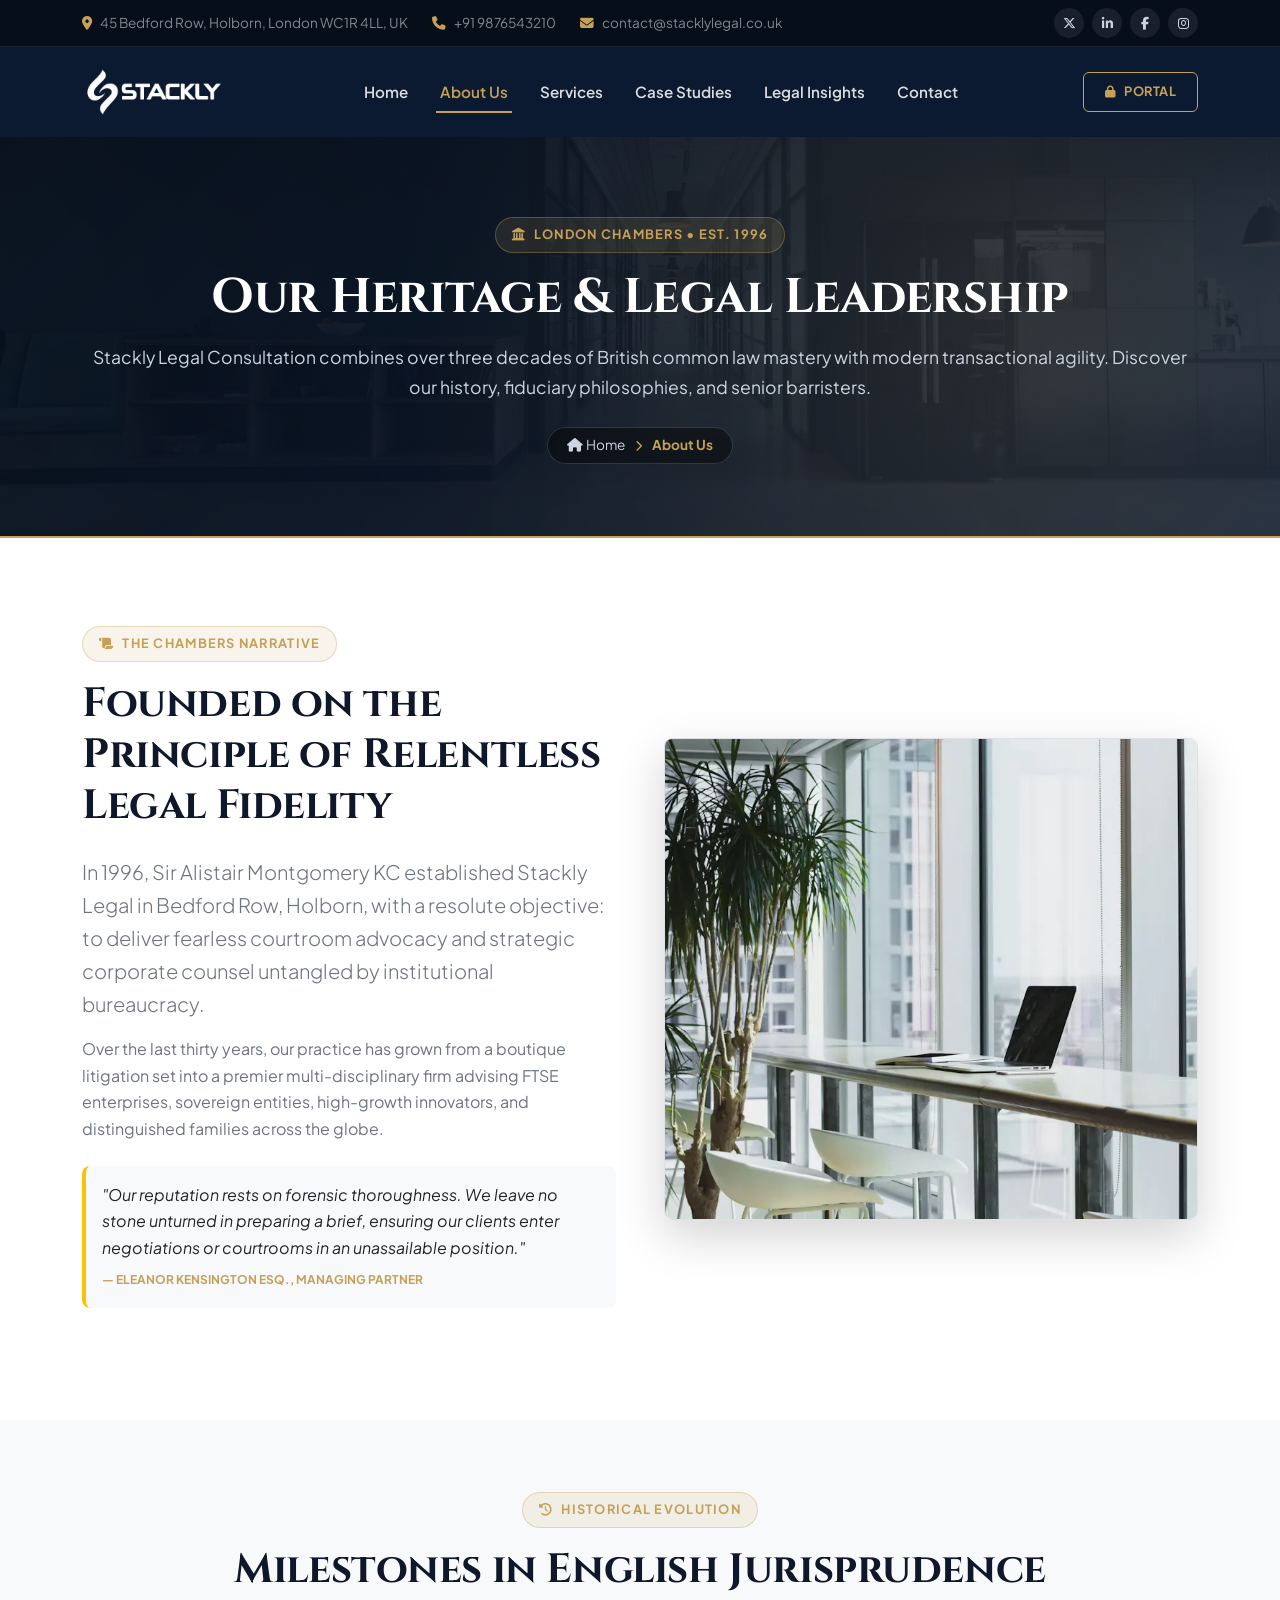
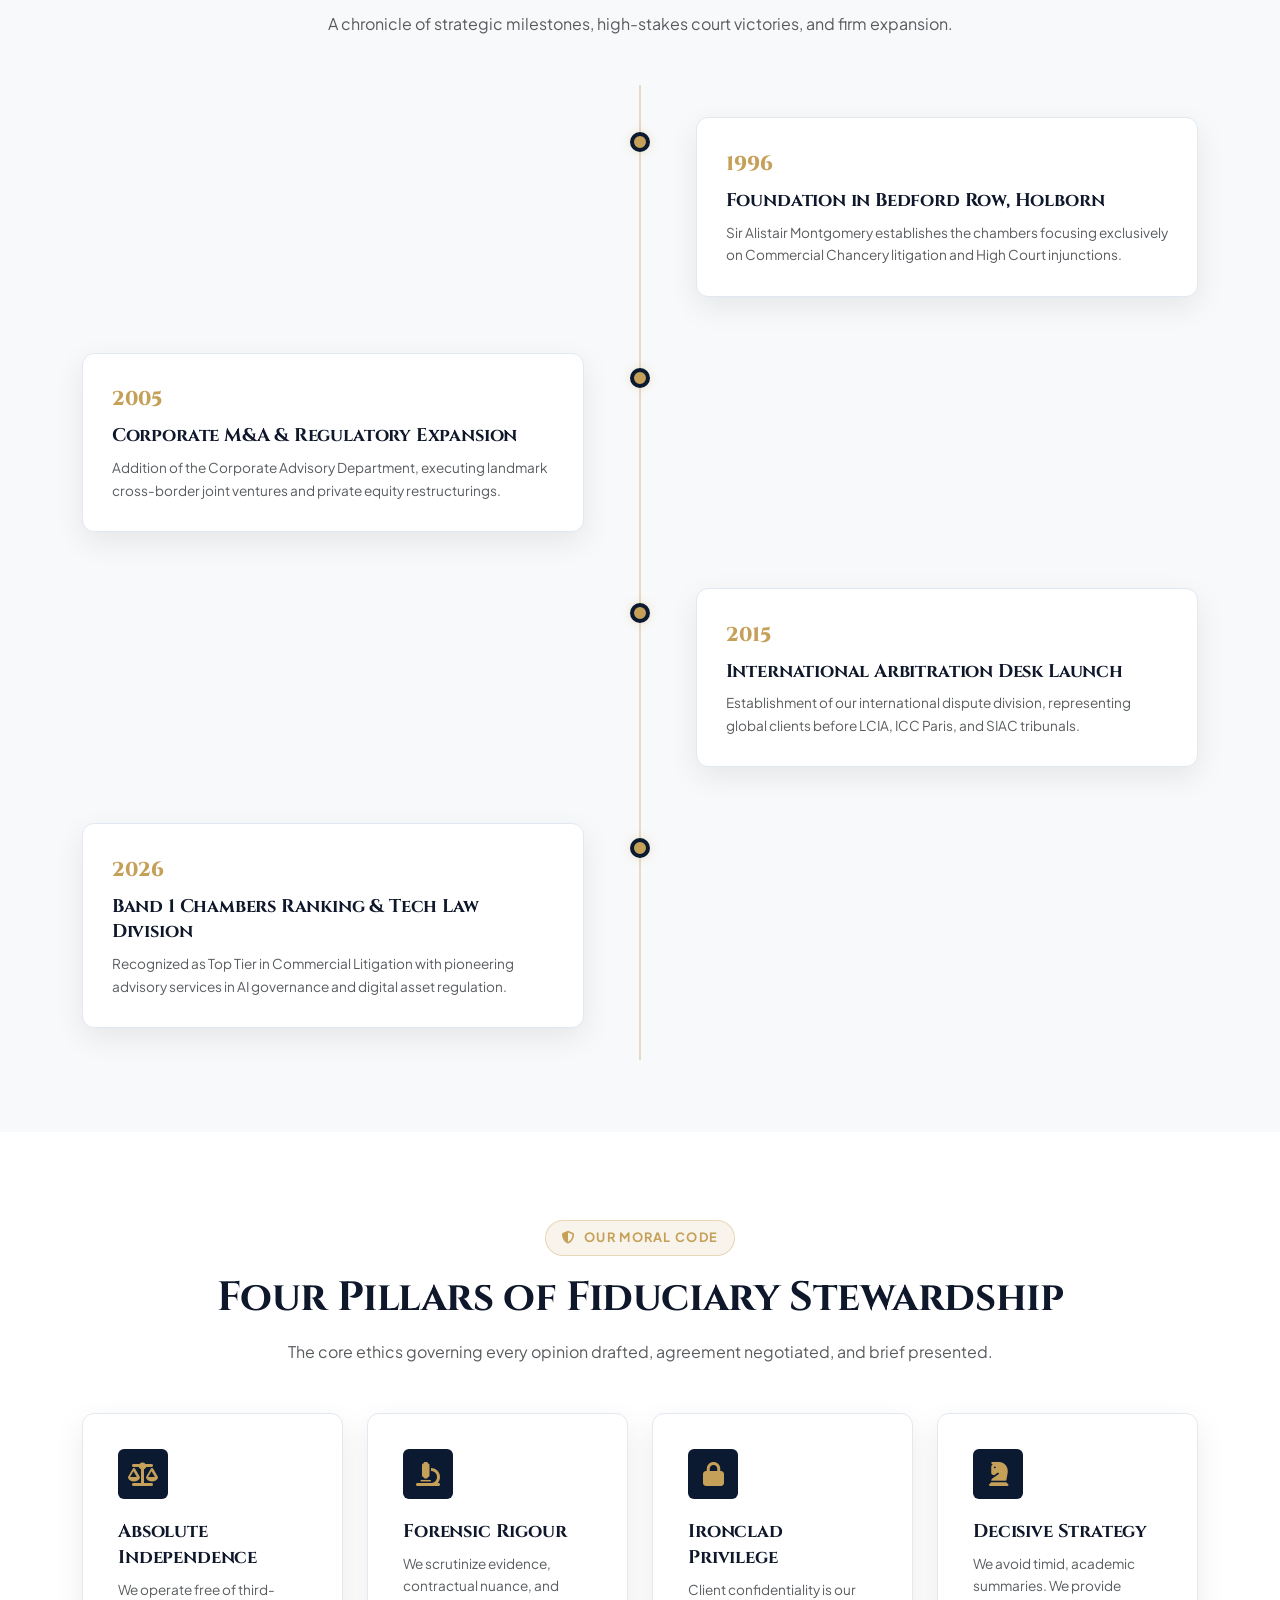
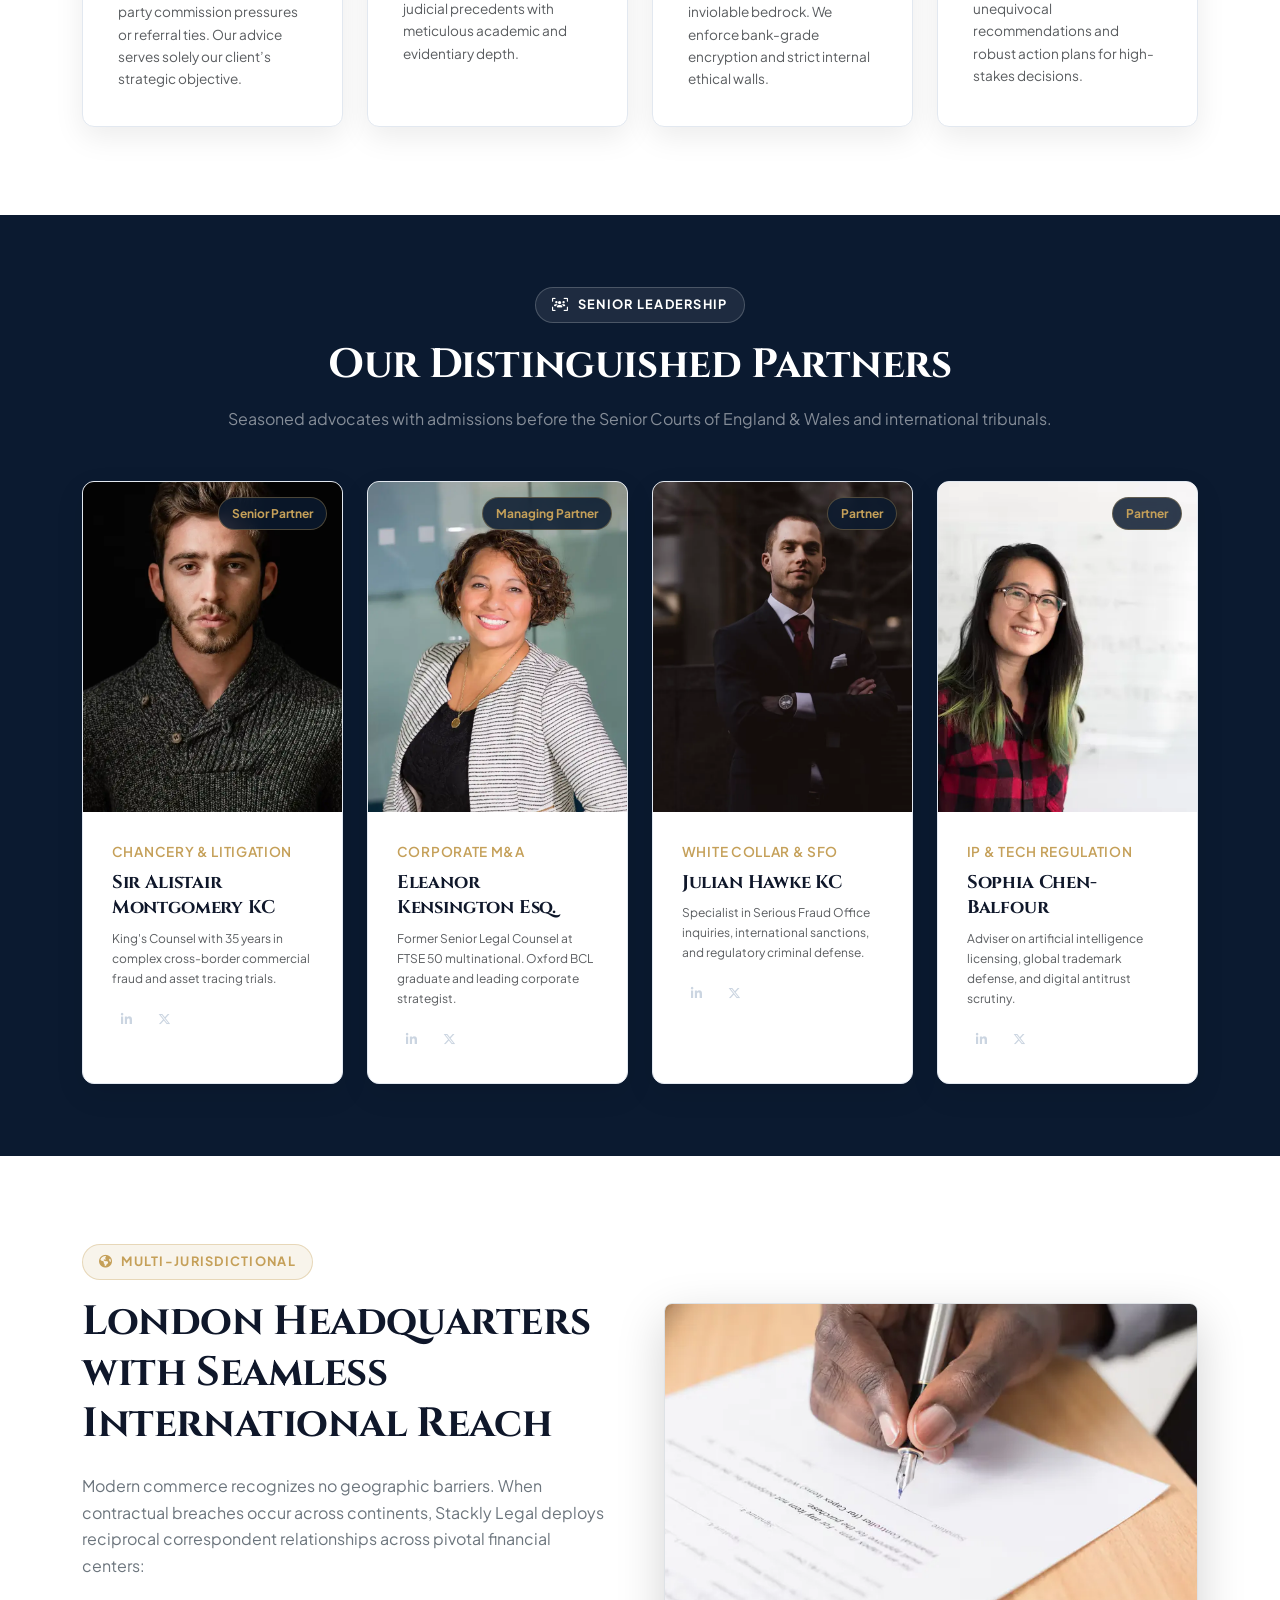
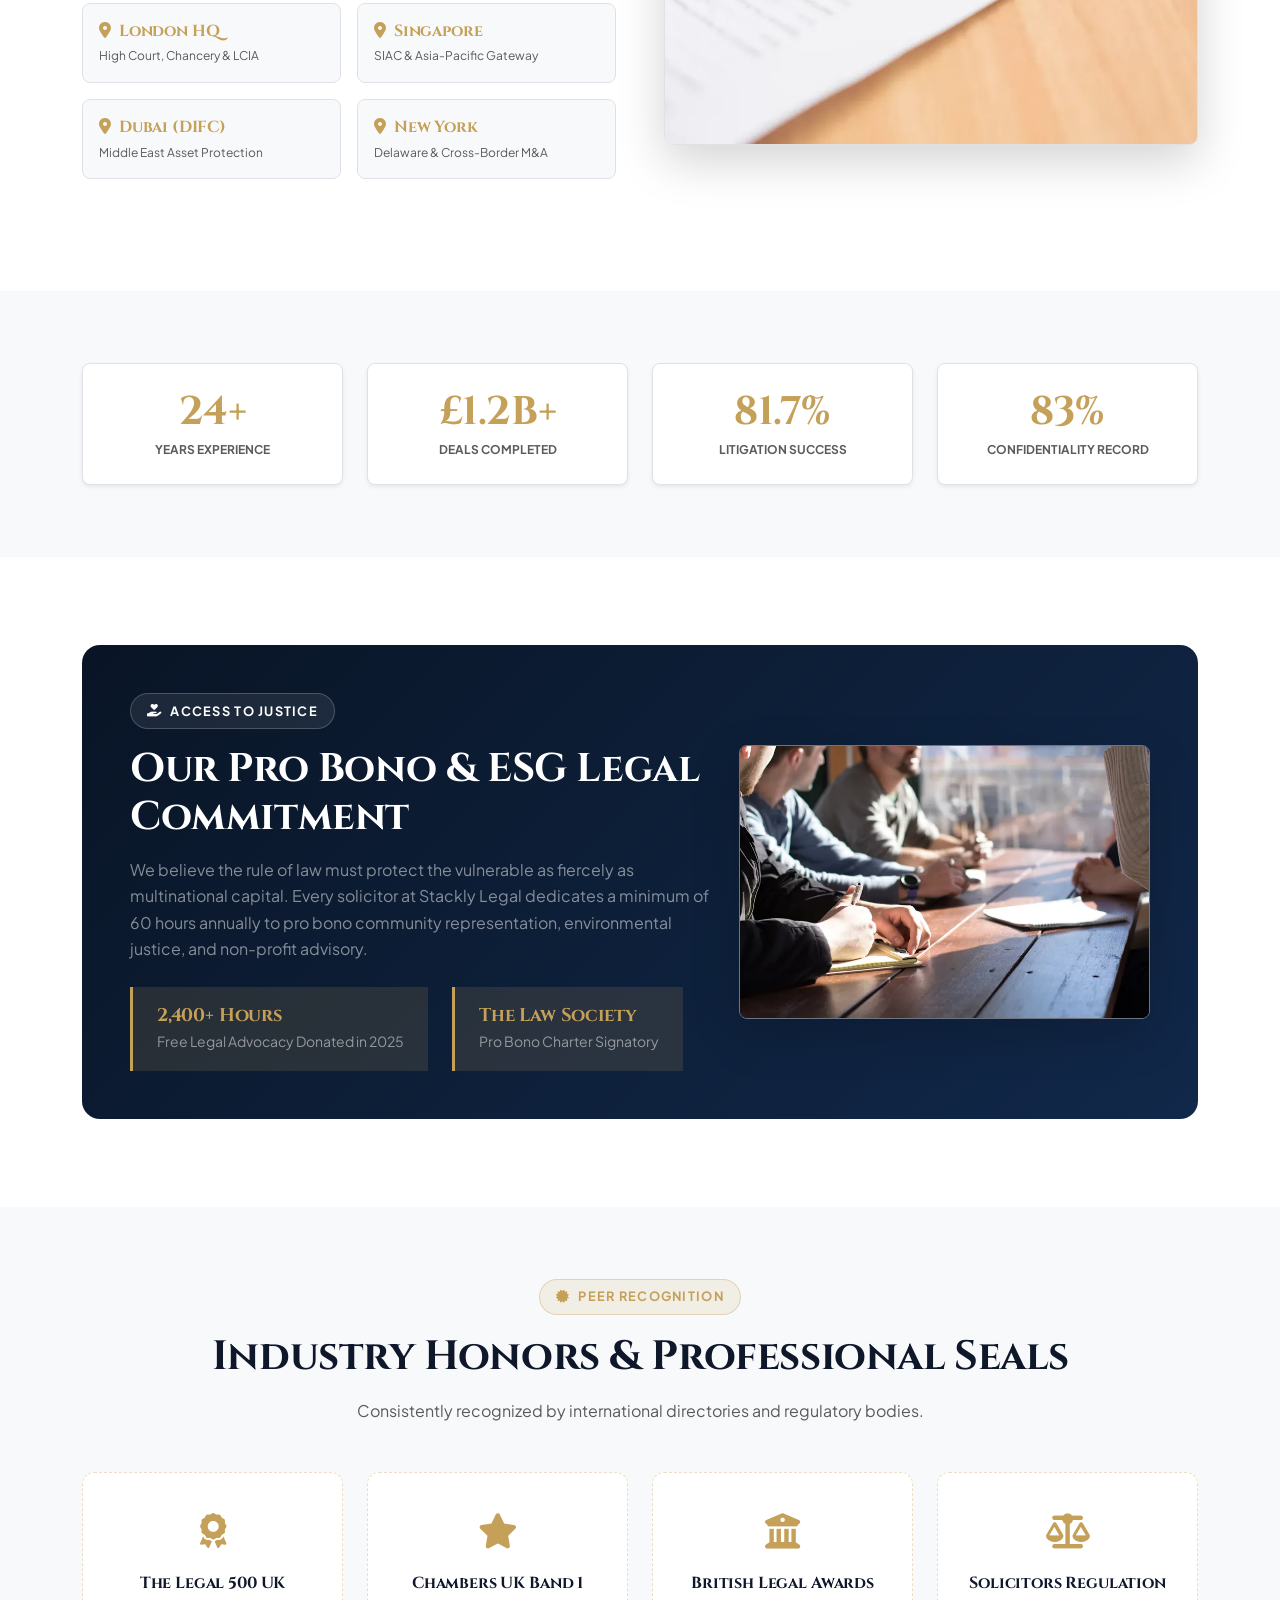
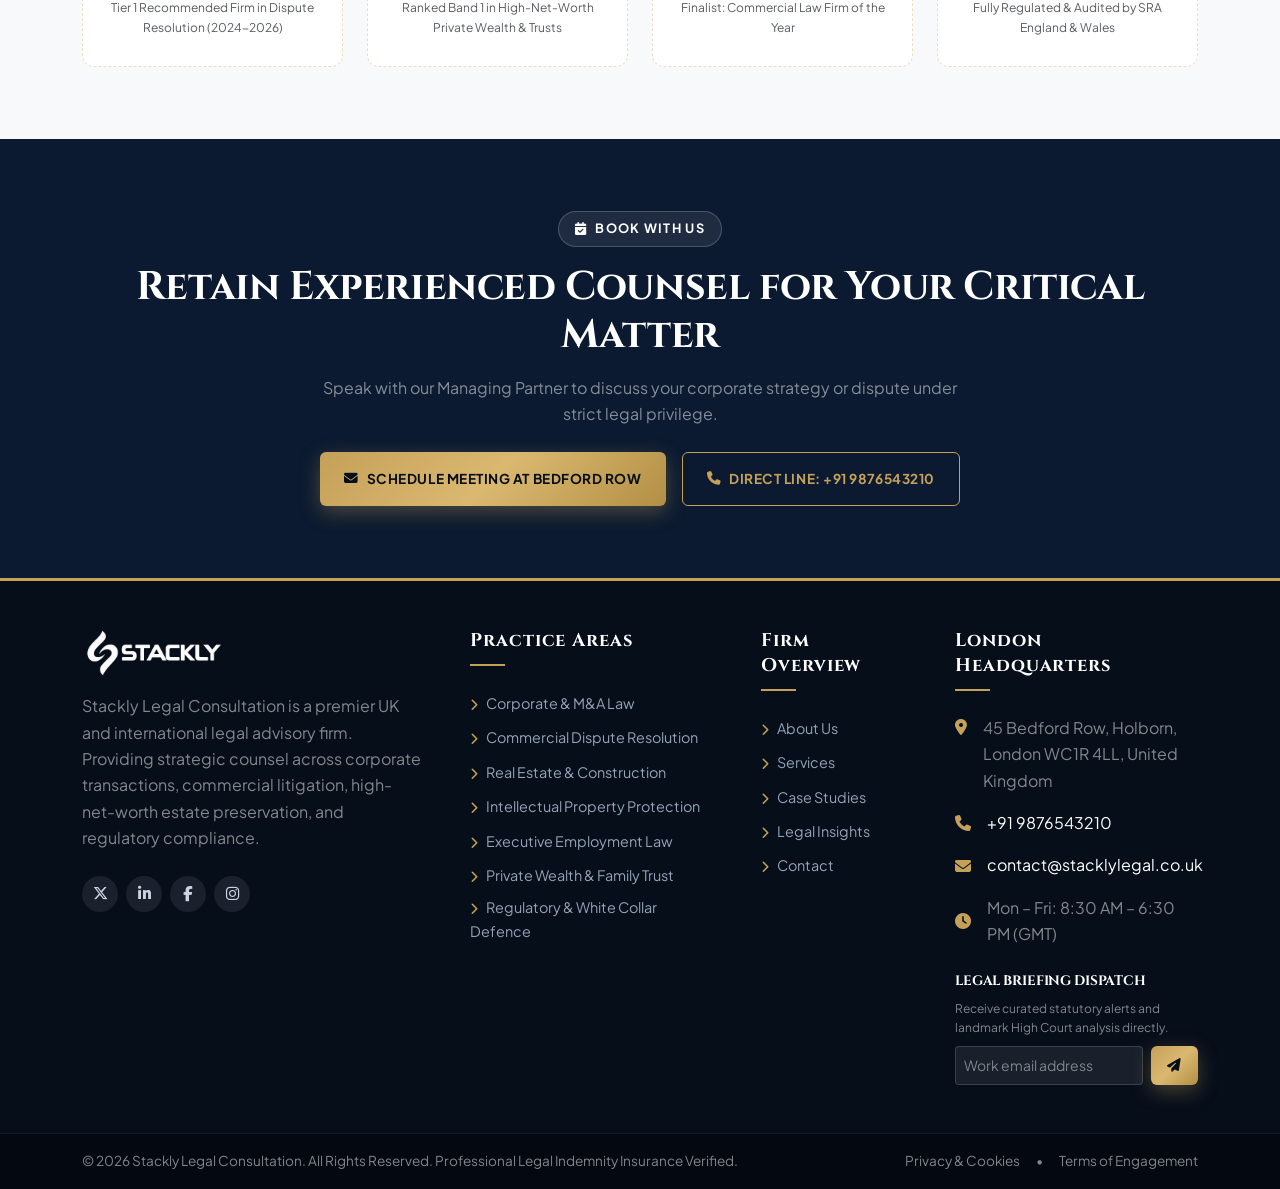
==== commit a60fd083: "refactor: image optimised" ====
--- a/pages/about.html
+++ b/pages/about.html
@@ -114,7 +114,7 @@
             <div class="col-lg-6 col-12">
               <div class="img-hover-zoom rounded-3 shadow-lg border">
                 <img
-                  src="https://images.unsplash.com/photo-1497215728101-856f4ea42174?auto=format&fit=crop&w=1000&q=80"
+                  src="../assets/images/about/about-london-legal-chambers-conference-suite.webp"
                   alt="London legal chambers conference suite"
                   class="img-fluid"
                   style="height: 480px; object-fit: cover"
@@ -294,7 +294,7 @@
               <div class="attorney-card">
                 <div class="attorney-img-wrap">
                   <img
-                    src="https://images.unsplash.com/photo-1506794778202-cad84cf45f1d?auto=format&fit=crop&w=800&q=80"
+                    src="../assets/images/about/about-attorney-img-wrap-1.webp"
                     alt="Sir Alistair Montgomery KC"
                   />
                   <span class="attorney-badge">Senior Partner</span>
@@ -331,7 +331,7 @@
               <div class="attorney-card">
                 <div class="attorney-img-wrap">
                   <img
-                    src="https://images.unsplash.com/photo-1573497019940-1c28c88b4f3e?auto=format&fit=crop&w=800&q=80"
+                    src="../assets/images/about/about-attorney-img-wrap-2.webp"
                     alt="Eleanor Kensington Esq."
                   />
                   <span class="attorney-badge">Managing Partner</span>
@@ -368,7 +368,7 @@
               <div class="attorney-card">
                 <div class="attorney-img-wrap">
                   <img
-                    src="https://images.unsplash.com/photo-1519085360753-af0119f7cbe7?auto=format&fit=crop&w=800&q=80"
+                    src="../assets/images/about/about-attorney-img-wrap-3.webp"
                     alt="Julian Hawke KC"
                   />
                   <span class="attorney-badge">Partner</span>
@@ -405,7 +405,7 @@
               <div class="attorney-card">
                 <div class="attorney-img-wrap">
                   <img
-                    src="https://images.unsplash.com/photo-1573496799652-408c2ac9fe98?auto=format&fit=crop&w=800&q=80"
+                    src="../assets/images/about/about-attorney-img-wrap-4.webp"
                     alt="Sophia Chen-Balfour"
                   />
                   <span class="attorney-badge">Partner</span>
@@ -505,7 +505,7 @@
             <div class="col-lg-6 col-12">
               <div class="img-hover-zoom rounded-3 shadow-lg border">
                 <img
-                  src="https://images.unsplash.com/photo-1521791055366-0d553872125f?auto=format&fit=crop&w=1000&q=80"
+                  src="../assets/images/about/about-multi-jurisdictional-img.webp"
                   alt="Cross border legal partnership negotiation"
                   class="img-fluid"
                   style="height: 440px; object-fit: cover"
@@ -593,7 +593,7 @@
               </div>
               <div class="col-lg-5 col-12 text-center text-lg-end">
                 <img
-                  src="https://images.unsplash.com/photo-1517048676732-d65bc937f952?auto=format&fit=crop&w=800&q=80"
+                  src="../assets/images/about/about-community-justice-img.webp"
                   alt="Legal seminar in community hall"
                   class="img-fluid rounded-3 shadow-lg border border-secondary"
                   style="max-height: 280px; object-fit: cover"
--- a/assets/css/styles.css
+++ b/assets/css/styles.css
@@ -464,8 +464,7 @@
       rgba(6, 14, 26, 0.94) 0%,
       rgba(11, 26, 48, 0.9) 100%
     ),
-    url("https://images.unsplash.com/photo-1497366216548-37526070297c?auto=format&fit=crop&w=1600&q=80")
-      center/cover no-repeat;
+    url("../images/sub-page-banner-image.webp") center/cover no-repeat;
   padding: 5rem 0 4.5rem;
   position: relative;
   border-bottom: 2px solid var(--accent-gold);
@@ -596,8 +595,8 @@
   left: 0;
   width: 100%;
   height: 100%;
-  background: url("https://images.unsplash.com/photo-1589829545856-d10d557cf95f?auto=format&fit=crop&w=1920&q=85")
-    center/cover no-repeat;
+  background: url("../images/home/home-banner-image.webp") center/cover
+    no-repeat;
   opacity: 0.15;
   mix-blend-mode: luminosity;
   pointer-events: none;
@@ -1797,3 +1796,142 @@
     font-size: 1rem;
   }
 }
+
+/* ── 17. Executive Scroll Reveal Animation System ──────────────────────── */
+.reveal,
+.reveal-up,
+.reveal-down,
+.reveal-left,
+.reveal-right,
+.reveal-zoom,
+.reveal-fade {
+  opacity: 0;
+  will-change: transform, opacity;
+  transition:
+    opacity 0.85s cubic-bezier(0.16, 1, 0.3, 1),
+    transform 0.85s cubic-bezier(0.16, 1, 0.3, 1);
+}
+
+.reveal,
+.reveal-up {
+  transform: translateY(32px);
+}
+
+.reveal-down {
+  transform: translateY(-32px);
+}
+
+.reveal-left {
+  transform: translateX(-40px);
+}
+
+.reveal-right {
+  transform: translateX(40px);
+}
+
+.reveal-zoom {
+  transform: scale(0.92);
+}
+
+.reveal-fade {
+  transform: none;
+}
+
+/* Revealed Active State */
+.reveal.is-revealed,
+.reveal-up.is-revealed,
+.reveal-down.is-revealed,
+.reveal-left.is-revealed,
+.reveal-right.is-revealed,
+.reveal-zoom.is-revealed,
+.reveal-fade.is-revealed {
+  opacity: 1;
+  transform: translateY(0) translateX(0) scale(1);
+}
+
+/* Stagger Delays */
+.reveal-delay-50 {
+  transition-delay: 0.05s !important;
+}
+.reveal-delay-100 {
+  transition-delay: 0.1s !important;
+}
+.reveal-delay-150 {
+  transition-delay: 0.15s !important;
+}
+.reveal-delay-200 {
+  transition-delay: 0.2s !important;
+}
+.reveal-delay-250 {
+  transition-delay: 0.25s !important;
+}
+.reveal-delay-300 {
+  transition-delay: 0.3s !important;
+}
+.reveal-delay-350 {
+  transition-delay: 0.35s !important;
+}
+.reveal-delay-400 {
+  transition-delay: 0.4s !important;
+}
+.reveal-delay-500 {
+  transition-delay: 0.5s !important;
+}
+.reveal-delay-600 {
+  transition-delay: 0.6s !important;
+}
+
+/* Group auto-stagger (children of .reveal-group) */
+.reveal-group > *:nth-child(1) {
+  transition-delay: 0.05s;
+}
+.reveal-group > *:nth-child(2) {
+  transition-delay: 0.12s;
+}
+.reveal-group > *:nth-child(3) {
+  transition-delay: 0.2s;
+}
+.reveal-group > *:nth-child(4) {
+  transition-delay: 0.28s;
+}
+.reveal-group > *:nth-child(5) {
+  transition-delay: 0.36s;
+}
+.reveal-group > *:nth-child(6) {
+  transition-delay: 0.44s;
+}
+.reveal-group > *:nth-child(7) {
+  transition-delay: 0.52s;
+}
+.reveal-group > *:nth-child(8) {
+  transition-delay: 0.6s;
+}
+
+/* Section Reveal Header Decorator */
+.section-reveal-header {
+  opacity: 0;
+  transform: translateY(24px);
+  transition:
+    opacity 0.8s cubic-bezier(0.16, 1, 0.3, 1),
+    transform 0.8s cubic-bezier(0.16, 1, 0.3, 1);
+}
+.section-reveal-header.is-revealed {
+  opacity: 1;
+  transform: translateY(0);
+}
+
+/* Accessibility: instant display if prefers-reduced-motion is active */
+@media (prefers-reduced-motion: reduce) {
+  .reveal,
+  .reveal-up,
+  .reveal-down,
+  .reveal-left,
+  .reveal-right,
+  .reveal-zoom,
+  .reveal-fade,
+  .section-reveal-header {
+    opacity: 1 !important;
+    transform: none !important;
+    transition: none !important;
+  }
+}
